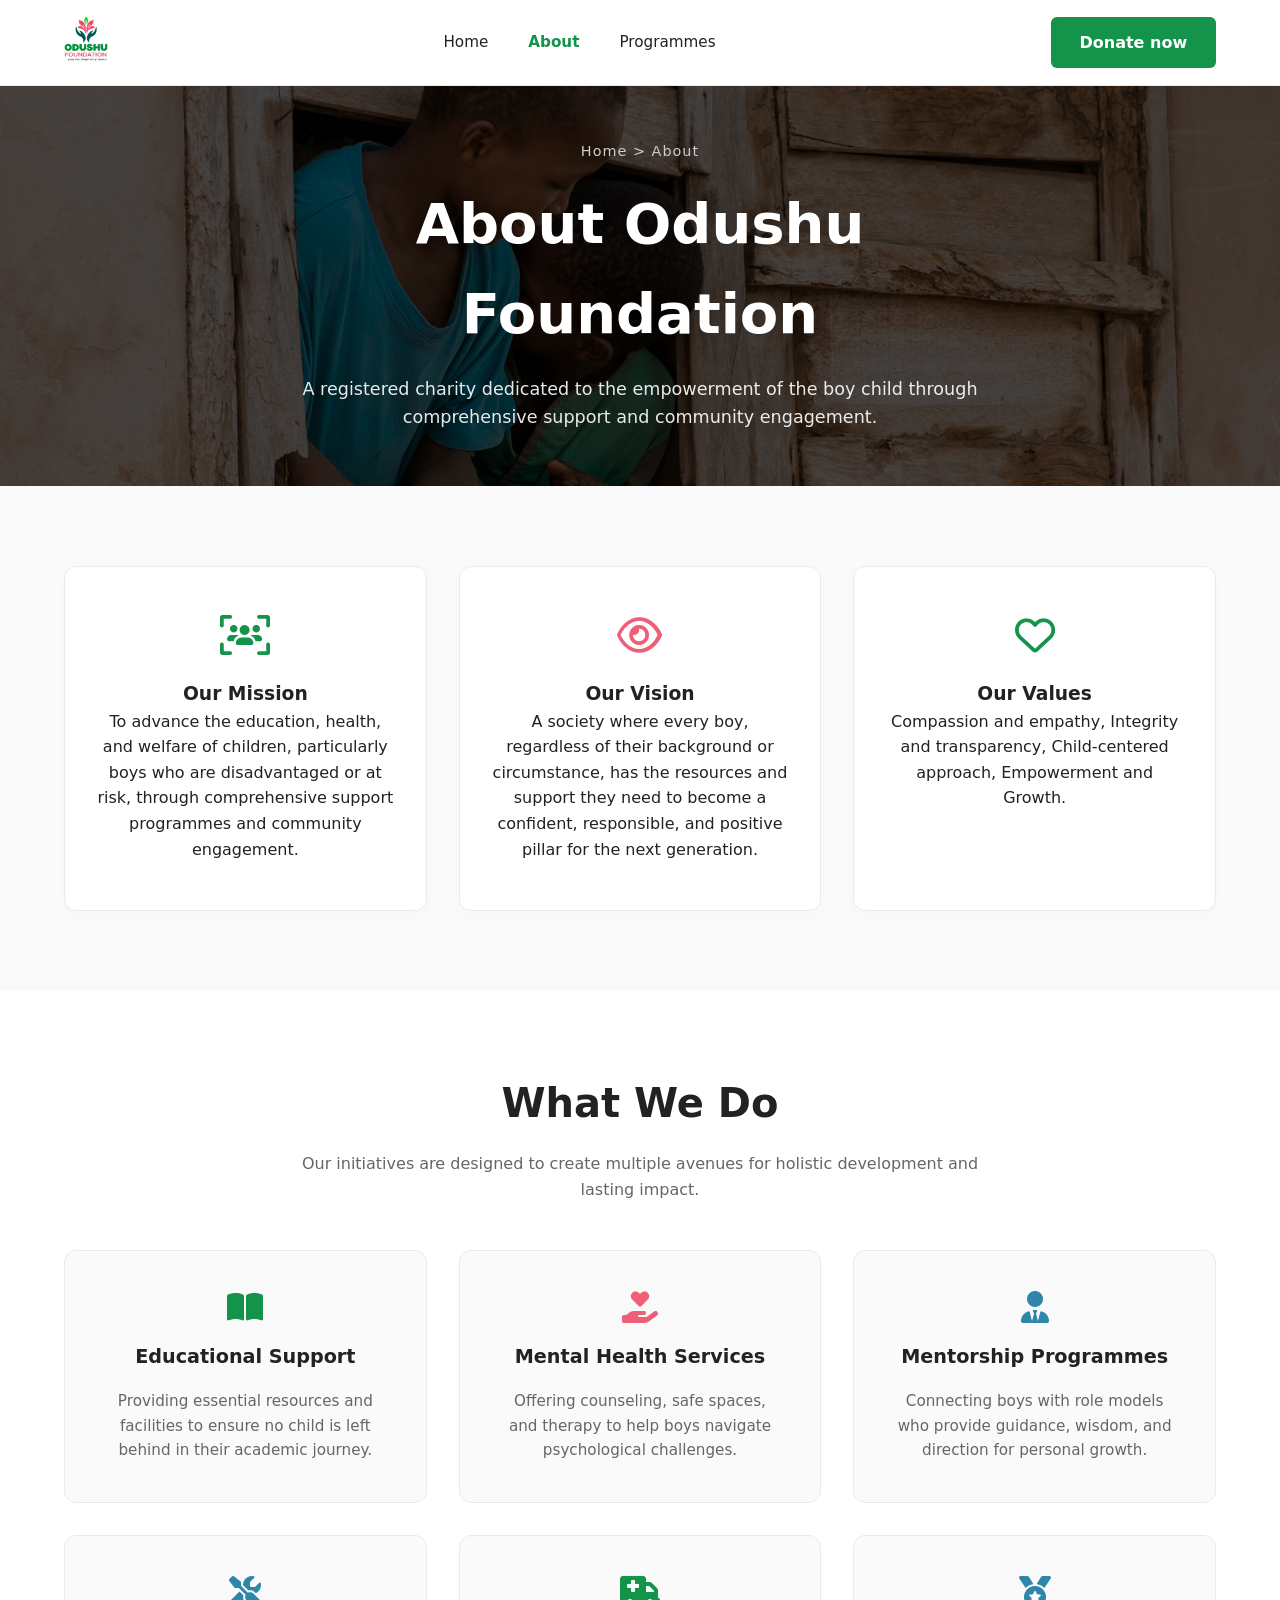
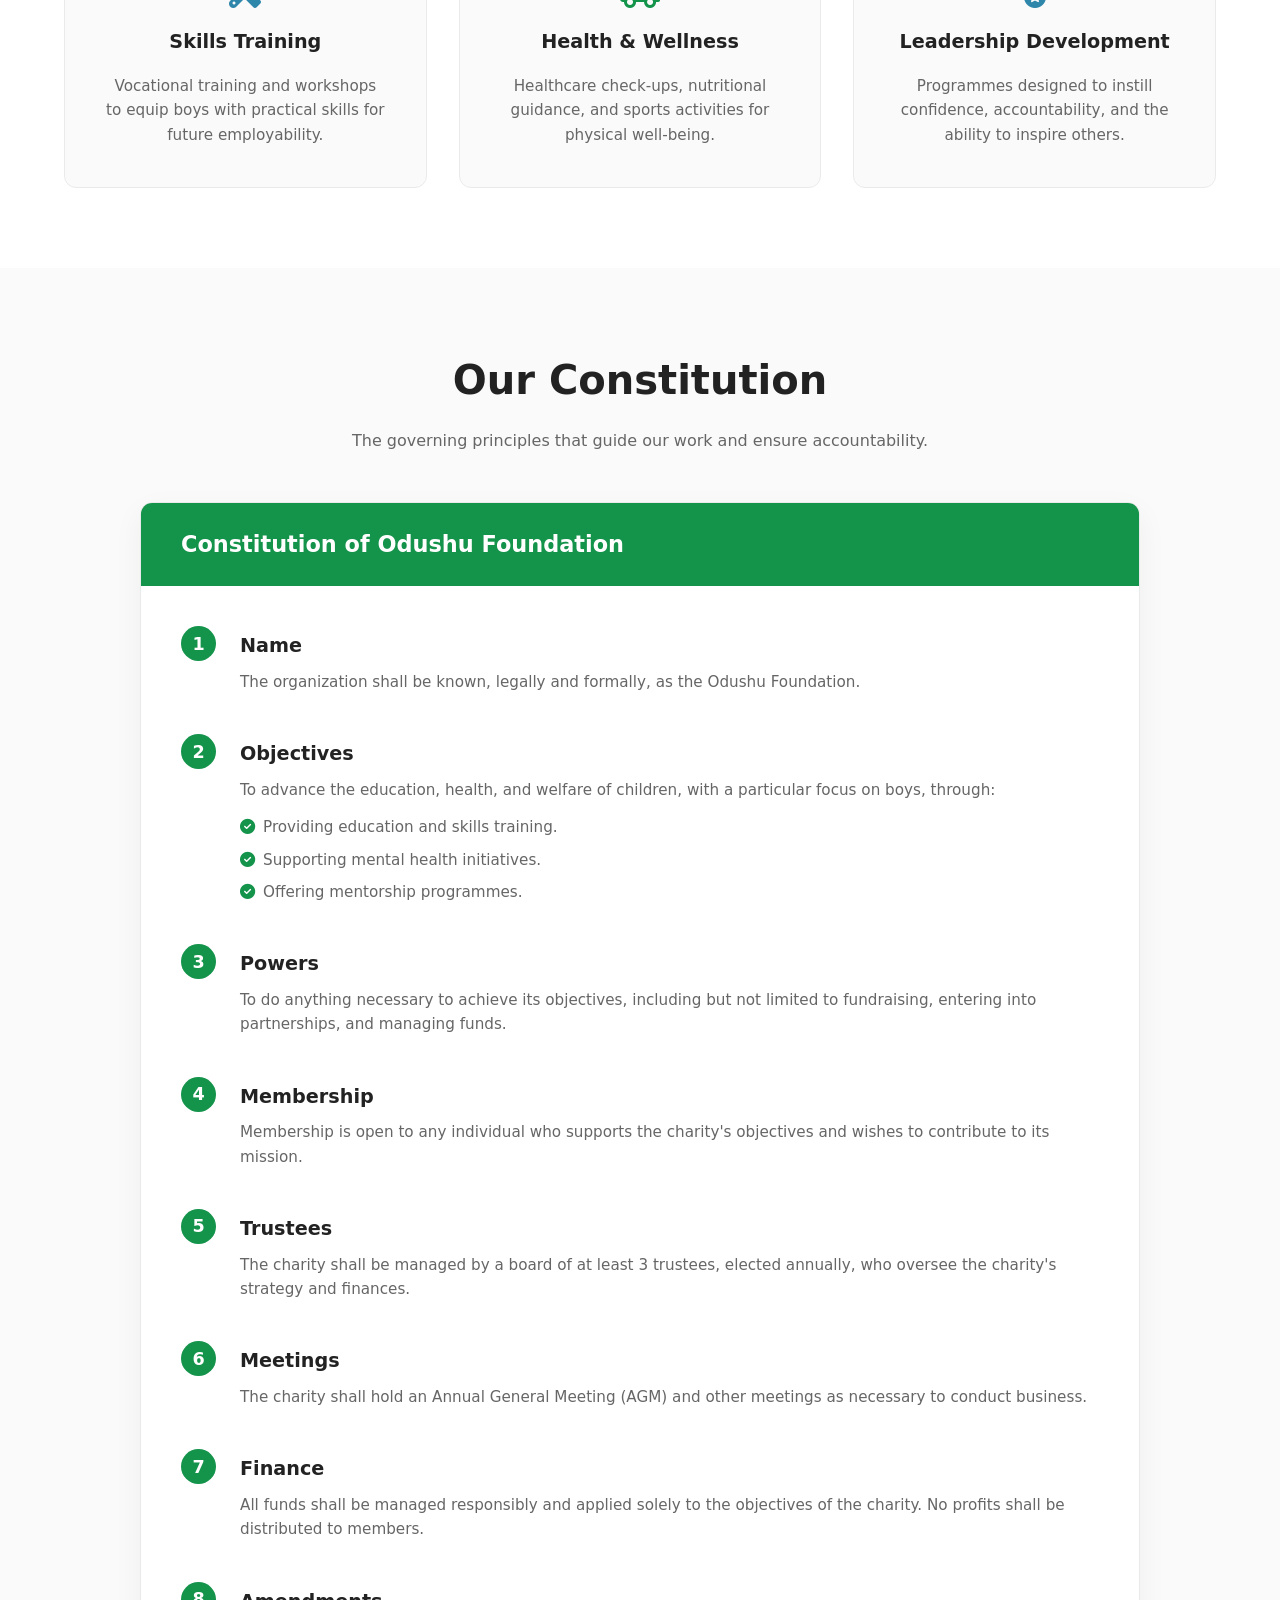
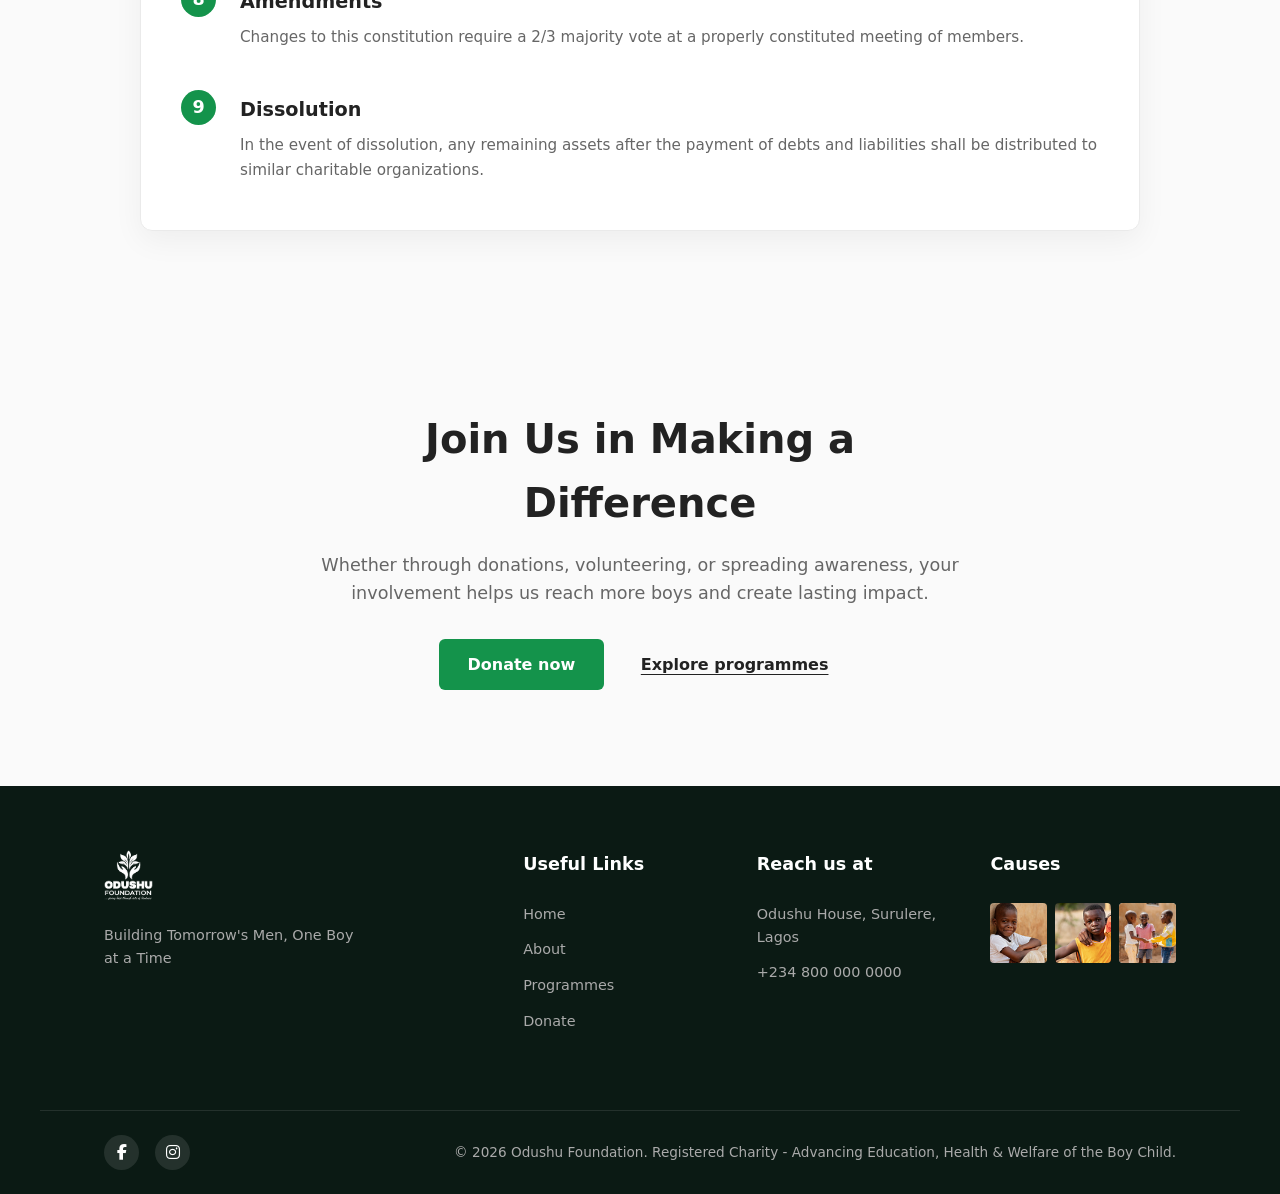
==== about.html @ 9a2c4603 "complete overhaul" ====
<!DOCTYPE html>
<html lang="en">
<head>
    <meta charset="UTF-8">
    <meta name="viewport" content="width=device-width, initial-scale=1.0">
    <title>About Us | Odushu Foundation</title>
    <meta name="title" content="About Us | Odushu Foundation">
    <meta name="description" content="Learn about the mission, vision, and core values driving the Odushu Foundation's work to empower the boy child.">    <link rel="shortcut icon" href="./Odushu logo 1.png" type="image/x-icon">

    <link rel="stylesheet" href="styles.css">
    <link rel="stylesheet" href="https://cdnjs.cloudflare.com/ajax/libs/font-awesome/6.4.0/css/all.min.css">
    <link href="https://unpkg.com/aos@2.3.1/dist/aos.css" rel="stylesheet">
</head>
<body>

    <header data-aos="fade-down" data-aos-duration="800">
        <div class="logo">
            <a href="index.html"><img src="./Odushu logo 1.png" alt="Odushu Foundation"></a>
        </div>
        <nav>
            <a href="/">Home</a>
            <a href="/about" class="active">About</a>
            <a href="/programmes">Programmes</a>
        </nav>
        <a href="#donate" class="btn-solid-green">Donate now</a>
        <div class="menu-toggle"><i class="fa-solid fa-bars"></i></div>
    </header>

    <section class="page-hero">
        <div class="page-hero-content" data-aos="fade-up" data-aos-duration="1000">
            <div class="breadcrumb">Home > About</div>
            <h1>About Odushu Foundation</h1>
            <p>A registered charity dedicated to the empowerment of the boy child through comprehensive support and community engagement.</p>
        </div>
    </section>

    <section class="core-pillars">
        <div class="pillars-grid">
            <div class="pillar-card" data-aos="fade-up" data-aos-delay="100">
                <i class="fa-solid fa-users-viewfinder text-green icon-large"></i>
                <h3>Our Mission</h3>
                <p>To advance the education, health, and welfare of children, particularly boys who are disadvantaged or at risk, through comprehensive support programmes and community engagement.</p>
            </div>
            <div class="pillar-card" data-aos="fade-up" data-aos-delay="200">
                <i class="fa-regular fa-eye text-pink icon-large"></i>
                <h3>Our Vision</h3>
                <p>A society where every boy, regardless of their background or circumstance, has the resources and support they need to become a confident, responsible, and positive pillar for the next generation.</p>
            </div>
            <div class="pillar-card" data-aos="fade-up" data-aos-delay="300">
                <i class="fa-regular fa-heart text-green icon-large"></i>
                <h3>Our Values</h3>
                <p>Compassion and empathy, Integrity and transparency, Child-centered approach, Empowerment and Growth.</p>
            </div>
        </div>
    </section>

    <section class="what-we-do">
        <div class="section-header" data-aos="fade-up">
            <h2>What We Do</h2>
            <p>Our initiatives are designed to create multiple avenues for holistic development and lasting impact.</p>
        </div>
        
        <div class="services-grid">
            <div class="service-card" data-aos="fade-up" data-aos-delay="100">
                <i class="fa-solid fa-book-open text-green icon-med"></i>
                <h4>Educational Support</h4>
                <p>Providing essential resources and facilities to ensure no child is left behind in their academic journey.</p>
            </div>
            <div class="service-card" data-aos="fade-up" data-aos-delay="200">
                <i class="fa-solid fa-hand-holding-heart text-pink icon-med"></i>
                <h4>Mental Health Services</h4>
                <p>Offering counseling, safe spaces, and therapy to help boys navigate psychological challenges.</p>
            </div>
            <div class="service-card" data-aos="fade-up" data-aos-delay="300">
                <i class="fa-solid fa-user-tie text-blue icon-med"></i>
                <h4>Mentorship Programmes</h4>
                <p>Connecting boys with role models who provide guidance, wisdom, and direction for personal growth.</p>
            </div>
            <div class="service-card" data-aos="fade-up" data-aos-delay="400">
                <i class="fa-solid fa-screwdriver-wrench text-blue icon-med"></i>
                <h4>Skills Training</h4>
                <p>Vocational training and workshops to equip boys with practical skills for future employability.</p>
            </div>
            <div class="service-card" data-aos="fade-up" data-aos-delay="500">
                <i class="fa-solid fa-truck-medical text-green icon-med"></i>
                <h4>Health & Wellness</h4>
                <p>Healthcare check-ups, nutritional guidance, and sports activities for physical well-being.</p>
            </div>
            <div class="service-card" data-aos="fade-up" data-aos-delay="600">
                <i class="fa-solid fa-medal text-blue icon-med"></i>
                <h4>Leadership Development</h4>
                <p>Programmes designed to instill confidence, accountability, and the ability to inspire others.</p>
            </div>
        </div>
    </section>

    <section class="constitution-section">
        <div class="section-header" data-aos="fade-up">
            <h2>Our Constitution</h2>
            <p>The governing principles that guide our work and ensure accountability.</p>
        </div>

        <div class="constitution-box" data-aos="fade-up">
            <div class="const-header">
                <h3>Constitution of Odushu Foundation</h3>
            </div>
            <div class="const-body">
                
                <div class="const-item" data-aos="fade-left" data-aos-delay="100">
                    <div class="const-number">1</div>
                    <div class="const-text">
                        <h4>Name</h4>
                        <p>The organization shall be known, legally and formally, as the Odushu Foundation.</p>
                    </div>
                </div>

                <div class="const-item" data-aos="fade-left" data-aos-delay="200">
                    <div class="const-number">2</div>
                    <div class="const-text">
                        <h4>Objectives</h4>
                        <p>To advance the education, health, and welfare of children, with a particular focus on boys, through:</p>
                        <ul class="const-list">
                            <li><i class="fa-solid fa-circle-check"></i> Providing education and skills training.</li>
                            <li><i class="fa-solid fa-circle-check"></i> Supporting mental health initiatives.</li>
                            <li><i class="fa-solid fa-circle-check"></i> Offering mentorship programmes.</li>
                        </ul>
                    </div>
                </div>

                <div class="const-item" data-aos="fade-left" data-aos-delay="300">
                    <div class="const-number">3</div>
                    <div class="const-text">
                        <h4>Powers</h4>
                        <p>To do anything necessary to achieve its objectives, including but not limited to fundraising, entering into partnerships, and managing funds.</p>
                    </div>
                </div>

                <div class="const-item" data-aos="fade-left" data-aos-delay="400">
                    <div class="const-number">4</div>
                    <div class="const-text">
                        <h4>Membership</h4>
                        <p>Membership is open to any individual who supports the charity's objectives and wishes to contribute to its mission.</p>
                    </div>
                </div>

                <div class="const-item" data-aos="fade-left" data-aos-delay="500">
                    <div class="const-number">5</div>
                    <div class="const-text">
                        <h4>Trustees</h4>
                        <p>The charity shall be managed by a board of at least 3 trustees, elected annually, who oversee the charity's strategy and finances.</p>
                    </div>
                </div>

                <div class="const-item" data-aos="fade-left" data-aos-delay="600">
                    <div class="const-number">6</div>
                    <div class="const-text">
                        <h4>Meetings</h4>
                        <p>The charity shall hold an Annual General Meeting (AGM) and other meetings as necessary to conduct business.</p>
                    </div>
                </div>

                <div class="const-item" data-aos="fade-left" data-aos-delay="700">
                    <div class="const-number">7</div>
                    <div class="const-text">
                        <h4>Finance</h4>
                        <p>All funds shall be managed responsibly and applied solely to the objectives of the charity. No profits shall be distributed to members.</p>
                    </div>
                </div>

                <div class="const-item" data-aos="fade-left" data-aos-delay="800">
                    <div class="const-number">8</div>
                    <div class="const-text">
                        <h4>Amendments</h4>
                        <p>Changes to this constitution require a 2/3 majority vote at a properly constituted meeting of members.</p>
                    </div>
                </div>

                <div class="const-item" data-aos="fade-left" data-aos-delay="900">
                    <div class="const-number">9</div>
                    <div class="const-text">
                        <h4>Dissolution</h4>
                        <p>In the event of dissolution, any remaining assets after the payment of debts and liabilities shall be distributed to similar charitable organizations.</p>
                    </div>
                </div>

            </div>
        </div>
    </section>

    <section class="bottom-cta text-center" data-aos="fade-up">
        <h2>Join Us in Making a Difference</h2>
        <p>Whether through donations, volunteering, or spreading awareness, your involvement helps us reach more boys and create lasting impact.</p>
        <div class="cta-actions">
            <a href="#donate" class="btn-solid-green">Donate now</a>
            <a href="/programmes" class="btn-text-dark">Explore programmes</a>
        </div>
    </section>

    <footer>
        <div class="footer-top">
            <div class="footer-col brand-col">
                <img src="./Odushu logo 1.png" alt="Odushu Logo" class="footer-logo">
                <p>Building Tomorrow's Men, One Boy at a Time</p>
            </div>
            <div class="footer-col">
                <h4>Useful Links</h4>
                <a href="/">Home</a>
                <a href="/about">About</a>
                <a href="/programmes">Programmes</a>
                <a href="#donate">Donate</a>
            </div>
            <div class="footer-col">
                <h4>Reach us at</h4>
                <p>Odushu House, Surulere, Lagos</p>
                <p>+234 800 000 0000</p>
            </div>
            <div class="footer-col">
                <h4>Causes</h4>
                <div class="causes-gallery">
                    <div class="gallery-img img-placeholder"><img src="./footer1.png" alt="Footer Image 1"></div>
                    <div class="gallery-img img-placeholder"><img src="./footer2.png" alt="Footer Image 2"></div>
                    <div class="gallery-img img-placeholder"><img src="./change.png" alt="Change Image"></div>
                </div>
            </div>
        </div>
        <div class="footer-bottom">
            <div class="socials">
                <a href="https://www.facebook.com/people/Odushu-Foundation/61550473620847/" target="_blank" rel="noopener noreferrer"><i class="fa-brands fa-facebook-f"></i></a>
                <a href="https://www.instagram.com/odushufoundation/" target="_blank" rel="noopener noreferrer"><i class="fa-brands fa-instagram"></i></a>
            </div>
            <div class="copyright">
                <p>&copy; 2026 Odushu Foundation. Registered Charity - Advancing Education, Health & Welfare of the Boy Child.</p>
            </div>
        </div>
    </footer>

    <div class="modal-overlay" id="donateModal">
        <div class="modal-content" data-aos="zoom-in" data-aos-duration="300">
            <button class="close-modal" aria-label="Close modal">
                <i class="fa-solid fa-xmark"></i>
            </button>

            <div class="modal-header">
                <h2>Donate</h2>
                <p>Your generosity makes a real difference. You can donate using our UK or Nigeria bank accounts, or choose a fast and secure option via Paystack. Every contribution helps us move closer to our goal.</p>
            </div>

            <div class="bank-transfer-section">
                <h3>Bank Transfer</h3>

                <div class="account-block">
                    <label>UK account number</label>
                    <div class="copy-input-group">
                        <input type="text" value="102345654323" id="uk-account" readonly>
                        <button class="copy-btn" data-target="uk-account" aria-label="Copy UK Account">
                            <i class="fa-regular fa-copy"></i>
                        </button>
                    </div>
                    <span class="bank-details">Odushu Foundation UK - Chase Bank</span>
                </div>

                <div class="account-block">
                    <label>Nigeria account number</label>
                    <div class="copy-input-group">
                        <input type="text" value="2134553782900" id="ng-account" readonly>
                        <button class="copy-btn" data-target="ng-account" aria-label="Copy Nigeria Account">
                            <i class="fa-regular fa-copy"></i>
                        </button>
                    </div>
                    <span class="bank-details">Odushu Foundation NG - United Bank of Africa (UBA)</span>
                </div>
            </div>

            <div class="modal-divider">
                <span>OR</span>
            </div>

            <div class="modal-actions">
                <button class="btn-solid-green full-width">Pay with Paystack</button>
                <button class="cancel-modal">Cancel</button>
            </div>
        </div>
    </div>

    <script src="https://unpkg.com/aos@2.3.1/dist/aos.js"></script>
    <script>
        AOS.init({ once: true, offset: 100 });
        document.querySelector('.menu-toggle').addEventListener('click', () => {
            document.querySelector('nav').classList.toggle('active');
        });

        
        // --- Modal Logic ---
        const modal = document.getElementById('donateModal');
        const closeBtns = document.querySelectorAll('.close-modal, .cancel-modal');

        // Find all buttons that link to #donate
        const donateTriggers = document.querySelectorAll('a[href="#donate"]');

        // Open modal
        donateTriggers.forEach(trigger => {
            trigger.addEventListener('click', (e) => {
                e.preventDefault(); // Prevent page jump
                modal.classList.add('open');
            });
        });

        // Close modal functions
        const closeModal = () => modal.classList.remove('open');

        closeBtns.forEach(btn => btn.addEventListener('click', closeModal));

        // Close on backdrop click
        modal.addEventListener('click', (e) => {
            if (e.target === modal) {
                closeModal();
            }
        });

        // --- Copy to Clipboard Logic ---
        const copyBtns = document.querySelectorAll('.copy-btn');

        copyBtns.forEach(btn => {
            btn.addEventListener('click', () => {
                const targetId = btn.getAttribute('data-target');
                const input = document.getElementById(targetId);
                
                // Select and copy text
                input.select();
                input.setSelectionRange(0, 99999); // For mobile devices
                navigator.clipboard.writeText(input.value);

                // Optional: Visual feedback (change icon temporarily)
                const icon = btn.querySelector('i');
                icon.classList.remove('fa-copy', 'fa-regular');
                icon.classList.add('fa-check', 'fa-solid', 'text-green');
                
                setTimeout(() => {
                    icon.classList.remove('fa-check', 'fa-solid', 'text-green');
                    icon.classList.add('fa-copy', 'fa-regular');
                }, 2000);
            });
        });
    </script>
</body>
</html>
---- styles.css ----
:root {
  --primary-green: #14934b;
  --dark-green: #0b1a14; /* Darker footer background */
  --primary-pink: #ef5f76;
  --text-dark: #222222;
  --text-light: #666666;
  --bg-light: #fafafa;
  --border-color: #eaeaea;
  --font-main: "Inter", "Segoe UI", system-ui, sans-serif;
}

body,
html {
  overflow-x: hidden;
}

* {
  margin: 0;
  padding: 0;
  box-sizing: border-box;
  font-family: var(--font-main);
}

body {
  color: var(--text-dark);
  line-height: 1.6;
  background-color: var(--bg-light);
}

/* Utilities */
.text-pink {
  color: var(--primary-pink);
}
.text-green {
  color: var(--primary-green);
}
.mt-2 {
  margin-top: 1.5rem;
}
.img-placeholder {
  background-color: #e2e8f0;
  width: 100%;
  height: 100%;
  overflow: hidden;
}
.img-placeholder img {
  width: 100%;
  height: 100%;
  object-fit: cover;
}

/* Buttons */
.btn-solid-green {
  background: var(--primary-green);
  color: white;
  padding: 0.8rem 1.8rem;
  border-radius: 6px;
  text-decoration: none;
  font-weight: 600;
  display: inline-block;
  transition: background 0.3s;
}
.btn-solid-green:hover {
  background: #0f7a3d;
}
.btn-solid-pink {
  background: var(--primary-pink);
  color: white;
  padding: 0.8rem 1.8rem;
  border-radius: 6px;
  text-decoration: none;
  font-weight: 600;
  display: inline-block;
  transition: background 0.3s;
}
.btn-text-white {
  color: white;
  text-decoration: underline;
  font-weight: 600;
  padding: 0.8rem;
  display: inline-block;
  text-underline-offset: 4px;
}
.btn-outline-green {
  border: 2px solid var(--primary-green);
  color: var(--primary-green);
  padding: 0.6rem 1.5rem;
  border-radius: 6px;
  text-decoration: none;
  font-weight: 600;
  display: inline-block;
  transition: all 0.3s;
}
.btn-outline-green:hover {
  background: var(--primary-green);
  color: white;
}

/* Header */
header {
  display: flex;
  justify-content: space-between;
  align-items: center;
  padding: 1rem 5%;
  background: white;
  border-bottom: 1px solid var(--border-color);
  position: sticky;
  top: 0;
  z-index: 100;
}
.logo img {
  height: 45px;
}
nav {
  display: flex;
  gap: 2.5rem;
}
nav a {
  text-decoration: none;
  color: var(--text-dark);
  font-weight: 500;
  font-size: 0.95rem;
}
nav a.active {
  color: var(--primary-green);
  font-weight: 600;
}
.menu-toggle {
  display: none;
  font-size: 1.5rem;
  cursor: pointer;
  color: var(--primary-green);
}

/* Hero Section */
.hero {
  /* The gradient darkens the image so the white text is readable */
  background:
    linear-gradient(rgba(0, 0, 0, 0.6), rgba(0, 0, 0, 0.6)),
    url("./Frame\ 10.png") center/cover;
  height: 80vh;
  min-height: 600px;
  display: flex;
  align-items: center;
  padding: 0 5%;
}
.hero-content {
  max-width: 800px;
  color: white;
}
.hero h1 {
  font-size: 4rem;
  line-height: 1.1;
  margin-bottom: 1.5rem;
  font-weight: 800;
}
.hero p {
  font-size: 1.2rem;
  margin-bottom: 2rem;
  max-width: 650px;
  opacity: 0.9;
}
.hero-buttons {
  display: flex;
  gap: 1.5rem;
  align-items: center;
}

/* Stats */
.stats {
  padding: 3rem 5%;
  background: white;
  border-bottom: 1px solid var(--border-color);
}
.stat-container {
  display: grid;
  grid-template-columns: repeat(4, 1fr);
  max-width: 1200px;
  margin: 0 auto;
  text-align: center;
  gap: 2rem;
}
.stat-item i {
  font-size: 1.5rem;
  margin-bottom: 0.5rem;
}
.stat-item h3 {
  font-size: 2rem;
  color: var(--text-dark);
}
.stat-item p {
  color: var(--text-light);
  font-size: 0.9rem;
}

/* Section Headers */
.section-header {
  text-align: center;
  max-width: 700px;
  margin: 0 auto 3rem;
}
.section-header h2 {
  font-size: 2.5rem;
  color: var(--text-dark);
  margin-bottom: 1rem;
}
.section-header p {
  color: var(--text-light);
}

/* Mission */
.mission {
  padding: 5rem 5%;
  max-width: 1200px;
  margin: 0 auto;
}
.mission-grid {
  display: grid;
  grid-template-columns: repeat(3, 1fr);
  gap: 2rem;
}
.mission-card {
  background: white;
  padding: 2.5rem 2rem;
  text-align: center;
  border-radius: 12px;
  border: 1px solid var(--border-color);
  transition:
    transform 0.3s,
    box-shadow 0.3s;
}
.mission-card:hover {
  transform: translateY(-5px);
  box-shadow: 0 10px 30px rgba(0, 0, 0, 0.05);
}
.icon-large {
  font-size: 2.5rem;
  margin-bottom: 1.5rem;
}
.mission-card h3 {
  margin-bottom: 1rem;
  color: var(--text-dark);
}
.mission-card p {
  color: var(--text-light);
  font-size: 0.95rem;
}

/* programmes */
.programmes {
  padding: 5rem 5%;
  background: white;
}
.programmes-grid {
  display: grid;
  grid-template-columns: 1fr 1fr;
  gap: 3rem;
  max-width: 1200px;
  margin: 0 auto;
}
.program-card {
  border-radius: 16px;
  overflow: hidden;
  border: 1px solid var(--border-color);
}
.program-img {
  height: 300px;
  border-radius: 0;
}
.program-content {
  padding: 2.5rem;
}
.program-content h3 {
  font-size: 1.5rem;
  margin-bottom: 1rem;
}
.program-content p {
  color: var(--text-light);
  margin-bottom: 1.5rem;
}

/* CTA / Be Part of the Change */
.cta-section {
  padding: 6rem 5%;
  max-width: 1200px;
  margin: 0 auto;
}
.cta-container {
  display: grid;
  grid-template-columns: 1fr 1fr;
  gap: 4rem;
  align-items: center;
}
.quote-icon {
  font-size: 4rem;
  margin-bottom: 1rem;
}
.cta-content h2 {
  font-size: 3rem;
  margin-bottom: 1rem;
  line-height: 1.2;
}
.cta-content p {
  color: var(--text-light);
  font-size: 1.1rem;
  margin-bottom: 2rem;
}
.cta-img-box {
  height: 450px;
  border-radius: 24px;
}

/* Footer */
footer {
  background: var(--dark-green);
  color: white;
  padding-top: 4rem;
}
.footer-top {
  display: grid;
  grid-template-columns: 2fr 1fr 1fr 1fr;
  gap: 3rem;
  padding: 0 5% 4rem;
  max-width: 1200px;
  margin: 0 auto;
  border-bottom: 1px solid rgba(255, 255, 255, 0.1);
}
.footer-logo {
  height: 50px;
  filter: brightness(0) invert(1);
  margin-bottom: 1rem;
}
.brand-col p {
  color: #aaaaaa;
  font-size: 0.9rem;
  max-width: 250px;
}
.footer-col h4 {
  margin-bottom: 1.5rem;
  font-size: 1.1rem;
}
.footer-col a,
.footer-col p {
  color: #aaaaaa;
  text-decoration: none;
  display: block;
  margin-bottom: 0.8rem;
  font-size: 0.9rem;
  transition: color 0.3s;
}
.footer-col a:hover {
  color: white;
}
.causes-gallery {
  display: grid;
  grid-template-columns: repeat(3, 1fr);
  gap: 0.5rem;
}
.gallery-img {
  height: 60px;
  border-radius: 4px;
}

.footer-bottom {
  display: flex;
  justify-content: space-between;
  align-items: center;
  padding: 1.5rem 5%;
  max-width: 1200px;
  margin: 0 auto;
}
.socials {
  display: flex;
  gap: 1rem;
}
.socials a {
  color: white;
  background: rgba(255, 255, 255, 0.1);
  width: 35px;
  height: 35px;
  display: flex;
  justify-content: center;
  align-items: center;
  border-radius: 50%;
  text-decoration: none;
  transition: background 0.3s;
}
.socials a:hover {
  background: var(--primary-green);
}
.copyright {
  color: #aaaaaa;
  font-size: 0.85rem;
}

/* =========================================
   ABOUT PAGE SPECIFIC STYLES
   ========================================= */

/* Utilities */
.text-blue {
  color: #2e86ab;
} /* Add a nice blue for icon variation */
.text-center {
  text-align: center;
}
.btn-text-dark {
  color: var(--text-dark);
  font-weight: 600;
  text-decoration: underline;
  text-underline-offset: 4px;
  padding: 0.8rem;
  display: inline-block;
}

/* Page Hero */
.page-hero {
  background:
    linear-gradient(rgba(0, 0, 0, 0.7), rgba(0, 0, 0, 0.7)),
    url("./about.png") center/cover;
  height: 400px;
  display: flex;
  align-items: center;
  justify-content: center;
  text-align: center;
  padding: 0 5%;
}
.page-hero-content {
  color: white;
  max-width: 800px;
}
.breadcrumb {
  font-size: 0.9rem;
  margin-bottom: 1rem;
  color: #cccccc;
  letter-spacing: 1px;
}
.page-hero h1 {
  font-size: 3.5rem;
  margin-bottom: 1rem;
}
.page-hero p {
  font-size: 1.1rem;
  opacity: 0.9;
}

/* Core Pillars */
.core-pillars {
  padding: 5rem 5%;
  background: var(--bg-light);
}
.pillars-grid {
  display: grid;
  grid-template-columns: repeat(3, 1fr);
  gap: 2rem;
  max-width: 1200px;
  margin: 0 auto;
}
.pillar-card {
  background: white;
  padding: 3rem 2rem;
  text-align: center;
  border-radius: 12px;
  border: 1px solid var(--border-color);
  box-shadow: 0 4px 15px rgba(0, 0, 0, 0.02);
  transition: transform 0.3s;
}
.pillar-card:hover {
  transform: translateY(-5px);
}

/* What We Do Grid */
.what-we-do {
  padding: 5rem 5%;
  background: white;
}
.services-grid {
  display: grid;
  grid-template-columns: repeat(3, 1fr);
  gap: 2rem;
  max-width: 1200px;
  margin: 0 auto;
}
.service-card {
  background: var(--bg-light);
  padding: 2.5rem;
  text-align: center;
  border-radius: 12px;
  border: 1px solid var(--border-color);
}
.icon-med {
  font-size: 2rem;
  margin-bottom: 1.2rem;
}
.service-card h4 {
  font-size: 1.2rem;
  margin-bottom: 1rem;
  color: var(--text-dark);
}
.service-card p {
  font-size: 0.95rem;
  color: var(--text-light);
}

/* Constitution Section */
.constitution-section {
  padding: 5rem 5%;
  background: var(--bg-light);
}
.constitution-box {
  max-width: 1000px;
  margin: 0 auto;
  background: white;
  border-radius: 12px;
  overflow: hidden;
  box-shadow: 0 10px 30px rgba(0, 0, 0, 0.05);
  border: 1px solid var(--border-color);
}
.const-header {
  background: var(--primary-green);
  color: white;
  padding: 1.5rem 2.5rem;
}
.const-header h3 {
  font-size: 1.4rem;
  font-weight: 600;
  margin: 0;
}
.const-body {
  padding: 2.5rem;
}

.const-item {
  display: flex;
  gap: 1.5rem;
  margin-bottom: 2rem;
}
.const-item:last-child {
  margin-bottom: 0;
}
.const-number {
  background: var(--primary-green);
  color: white;
  min-width: 35px;
  height: 35px;
  border-radius: 50%;
  display: flex;
  align-items: center;
  justify-content: center;
  font-weight: bold;
  font-size: 1.1rem;
  flex-shrink: 0;
}
.const-text h4 {
  font-size: 1.2rem;
  color: var(--text-dark);
  margin-bottom: 0.5rem;
  margin-top: 5px;
}
.const-text p {
  color: var(--text-light);
  font-size: 0.95rem;
  margin-bottom: 0.5rem;
}

/* Constitution Bullet List */
.const-list {
  list-style: none;
  padding-left: 0;
  margin-top: 0.8rem;
}
.const-list li {
  margin-bottom: 0.5rem;
  color: var(--text-light);
  font-size: 0.95rem;
  display: flex;
  align-items: flex-start;
  gap: 0.5rem;
}
.const-list i {
  color: var(--primary-green);
  margin-top: 4px;
}

/* Bottom CTA */
.bottom-cta {
  padding: 6rem 5%;
  max-width: 800px;
  margin: 0 auto;
}
.bottom-cta h2 {
  font-size: 2.5rem;
  margin-bottom: 1rem;
}
.bottom-cta p {
  color: var(--text-light);
  margin-bottom: 2rem;
  font-size: 1.1rem;
}
.cta-actions {
  display: flex;
  justify-content: center;
  align-items: center;
  gap: 1.5rem;
}

/* =========================================
   programmes PAGE SPECIFIC STYLES
   ========================================= */

/* Tab Controls */
.core-programmes-tabs {
  padding: 5rem 5%;
  max-width: 1200px;
  margin: 0 auto;
}
.tab-controls {
  display: flex;
  justify-content: center;
  background: #f4f6f8;
  border-radius: 50px;
  padding: 0.5rem;
  max-width: 600px;
  margin: 0 auto 4rem;
}
.tab-btn {
  flex: 1;
  padding: 1rem 1.5rem;
  border: none;
  background: transparent;
  border-radius: 50px;
  font-weight: 600;
  font-size: 1rem;
  color: var(--text-dark);
  cursor: pointer;
  transition: all 0.3s ease;
}
.tab-btn.active {
  background: var(--primary-green);
  color: white;
  box-shadow: 0 4px 10px rgba(20, 147, 75, 0.3);
}

/* Tab Panes */
.tab-pane {
  display: none;
  animation: fadeIn 0.5s ease-in-out;
}
.tab-pane.active {
  display: block;
}
@keyframes fadeIn {
  from {
    opacity: 0;
    transform: translateY(10px);
  }
  to {
    opacity: 1;
    transform: translateY(0);
  }
}

.pane-grid {
  display: grid;
  grid-template-columns: 1fr 1fr;
  gap: 4rem;
  align-items: start;
}
.pane-img {
  height: 600px;
  border-radius: 16px;
}
.pane-text h2 {
  font-size: 2.2rem;
  color: var(--text-dark);
  margin-bottom: 1rem;
}
.pane-text > p {
  color: var(--text-light);
  font-size: 1.05rem;
  margin-bottom: 2.5rem;
}

/* Feature Lists inside Tabs */
.feature-list {
  display: flex;
  flex-direction: column;
  gap: 2rem;
}
.feature-item {
  display: flex;
  gap: 1.5rem;
  align-items: flex-start;
}
.feature-icon {
  font-size: 1.5rem;
  margin-top: 5px;
  width: 30px;
  text-align: center;
  flex-shrink: 0;
}
.icon-green {
  color: var(--primary-green);
}
.icon-yellow {
  color: #f5a623;
} /* Custom yellow from mockup */
.icon-blue {
  color: #4a90e2;
} /* Custom blue from mockup */
.feature-content h4 {
  font-size: 1.15rem;
  color: var(--text-dark);
  margin-bottom: 0.5rem;
}
.feature-content p {
  font-size: 0.9rem;
  color: var(--text-light);
}

/* Map Section */
.map-section {
  padding: 5rem 5%;
  background: var(--bg-light);
  text-align: center;
  overflow: hidden;
}
.map-container {
  max-width: 1000px;
  margin: 0 auto;
  position: relative;
}
.map-wrapper {
  /* You will need to save a dotted map image as world-map.png in your folder */
  background: url("./Map.png") center/contain no-repeat;
  height: 400px;
  position: relative;
  width: 100%;
}
.map-pin {
  position: absolute;
  display: flex;
  flex-direction: column;
  align-items: center;
  gap: 0.5rem;
}
.map-pin i {
  color: var(--primary-pink);
  font-size: 2rem;
  filter: drop-shadow(0 4px 6px rgba(0, 0, 0, 0.1));
}
.pin-label {
  background: white;
  padding: 0.3rem 0.8rem;
  border-radius: 20px;
  font-weight: bold;
  font-size: 0.9rem;
  color: var(--text-dark);
  box-shadow: 0 2px 10px rgba(0, 0, 0, 0.05);
}

/* Positioning the pins (Adjust percentages based on your specific map image) */
.pin-nigeria {
  top: 60%;
  left: 48%;
  transform: translate(-50%, -50%);
}
.pin-uk {
  top: 35%;
  left: 45%;
  transform: translate(-50%, -50%);
}

/* =========================================
   DONATE MODAL STYLES
   ========================================= */

.modal-overlay {
  position: fixed;
  top: 0;
  left: 0;
  width: 100vw;
  height: 100vh;
  background: rgba(0, 0, 0, 0.6);
  display: flex;
  justify-content: center;
  align-items: center;
  z-index: 9999;
  opacity: 0;
  visibility: hidden;
  transition:
    opacity 0.3s ease,
    visibility 0.3s ease;
  padding: 20px;
}

/* Class added via JS to open modal */
.modal-overlay.open {
  opacity: 1;
  visibility: visible;
}

.modal-content {
  background: white;
  width: 100%;
  max-width: 550px;
  border-radius: 16px;
  padding: 3rem 4rem;
  position: relative;
  box-shadow: 0 20px 40px rgba(0, 0, 0, 0.2);
  text-align: center;
  max-height: 90vh;
  overflow-y: auto;
}

.close-modal {
  position: absolute;
  top: 1.5rem;
  right: 1.5rem;
  background: none;
  border: none;
  font-size: 1.5rem;
  color: var(--text-light);
  cursor: pointer;
  transition: color 0.2s;
}

.close-modal:hover {
  color: var(--text-dark);
}

.modal-header h2 {
  font-size: 1.8rem;
  margin-bottom: 1rem;
  color: var(--text-dark);
}
.modal-header p {
  font-size: 0.9rem;
  color: var(--text-light);
  line-height: 1.5;
  margin-bottom: 2rem;
}

.bank-transfer-section h3 {
  font-size: 1.1rem;
  margin-bottom: 1.5rem;
  color: var(--text-dark);
}

.account-block {
  text-align: left;
  margin-bottom: 1.5rem;
}
.account-block label {
  display: block;
  font-size: 0.8rem;
  font-weight: 600;
  color: var(--text-light);
  margin-bottom: 0.4rem;
}
.bank-details {
  display: block;
  font-size: 0.75rem;
  color: var(--text-light);
  margin-top: 0.4rem;
}

.copy-input-group {
  display: flex;
  align-items: center;
  border: 1px solid var(--border-color);
  border-radius: 8px;
  overflow: hidden;
  background: #f9f9f9;
}

.copy-input-group input {
  flex: 1;
  border: none;
  padding: 0.8rem 1rem;
  background: transparent;
  font-family: monospace;
  font-size: 1.1rem;
  color: var(--text-dark);
  outline: none;
}

.copy-btn {
  background: transparent;
  border: none;
  padding: 0.8rem 1rem;
  color: var(--text-light);
  cursor: pointer;
  font-size: 1.1rem;
  transition: color 0.2s;
}

.copy-btn:hover {
  color: var(--primary-green);
}

.modal-divider {
  margin: 2rem 0;
  font-size: 0.9rem;
  font-weight: bold;
  color: var(--text-dark);
}
.modal-actions {
  display: flex;
  flex-direction: column;
  gap: 1rem;
  align-items: center;
}
.btn-solid-green.full-width {
  width: 100%;
  display: block;
}
.cancel-modal {
  background: none;
  border: none;
  font-weight: 600;
  font-size: 0.9rem;
  color: var(--text-dark);
  cursor: pointer;
  text-decoration: none;
}
.cancel-modal:hover {
  text-decoration: underline;
}

/* Responsive Adjustments for Modal */
@media (max-width: 600px) {
  .modal-content {
    padding: 2rem 1.5rem;
  }
}

/* Responsive Media Queries */
@media (max-width: 900px) {
  .hero h1 {
    font-size: 3rem;
  }
  .stat-container {
    grid-template-columns: 1fr 1fr;
  }
  .mission-grid {
    grid-template-columns: 1fr;
  }
  .programmes-grid {
    grid-template-columns: 1fr;
  }
  .cta-container {
    grid-template-columns: 1fr;
    text-align: center;
  }
  .footer-top {
    grid-template-columns: 1fr 1fr;
  }

  .pillars-grid {
    grid-template-columns: 1fr;
  }
  .services-grid {
    grid-template-columns: 1fr 1fr;
  }
  .pane-grid {
    grid-template-columns: 1fr;
  }
  .pane-img {
    height: 400px;
  }
  /* Alternate image order for mobile so image is always on top */
  #mental-health .pane-text {
    order: 2;
  }
  #mental-health .pane-img {
    order: 1;
  }
}

@media (max-width: 768px) {
  .tab-controls {
    flex-direction: column;
    border-radius: 12px;
    background: transparent;
    gap: 0.5rem;
  }
  .tab-btn {
    border-radius: 8px;
    background: #f4f6f8;
  }
  .pane-text h2 {
    font-size: 1.8rem;
  }
  .map-wrapper {
    height: 250px;
  }
  .map-pin i {
    font-size: 1.5rem;
  }
  .pin-label {
    font-size: 0.8rem;
  }
  .page-hero h1 {
    font-size: 2.5rem;
  }
  .services-grid {
    grid-template-columns: 1fr;
  }
  .const-body {
    padding: 1.5rem;
  }
  .const-number {
    min-width: 30px;
    height: 30px;
    font-size: 1rem;
    border-radius: 5%;
  }
  .const-item {
    flex-direction: column;
    gap: 1rem;
  }
  .const-text h4 {
    margin-top: 0;
  }
  .cta-actions {
    flex-direction: column;
  }
  .menu-toggle {
    display: block;
  }
  nav {
    display: none;
    position: absolute;
    top: 100%;
    left: 0;
    width: 100%;
    background: white;
    flex-direction: column;
    padding: 1rem 0;
    text-align: center;
    border-bottom: 1px solid var(--border-color);
  }
  nav.active {
    display: flex;
  }
  .hero {
    text-align: center;
  }
  .hero-buttons {
    justify-content: center;
    flex-direction: column;
  }
  .btn-solid-green {
    display: none;
  }
  .footer-top {
    grid-template-columns: 1fr;
    text-align: center;
  }
  .causes-gallery {
    justify-content: center;
  }
  .footer-bottom {
    flex-direction: column;
    gap: 1rem;
    text-align: center;
  }
}
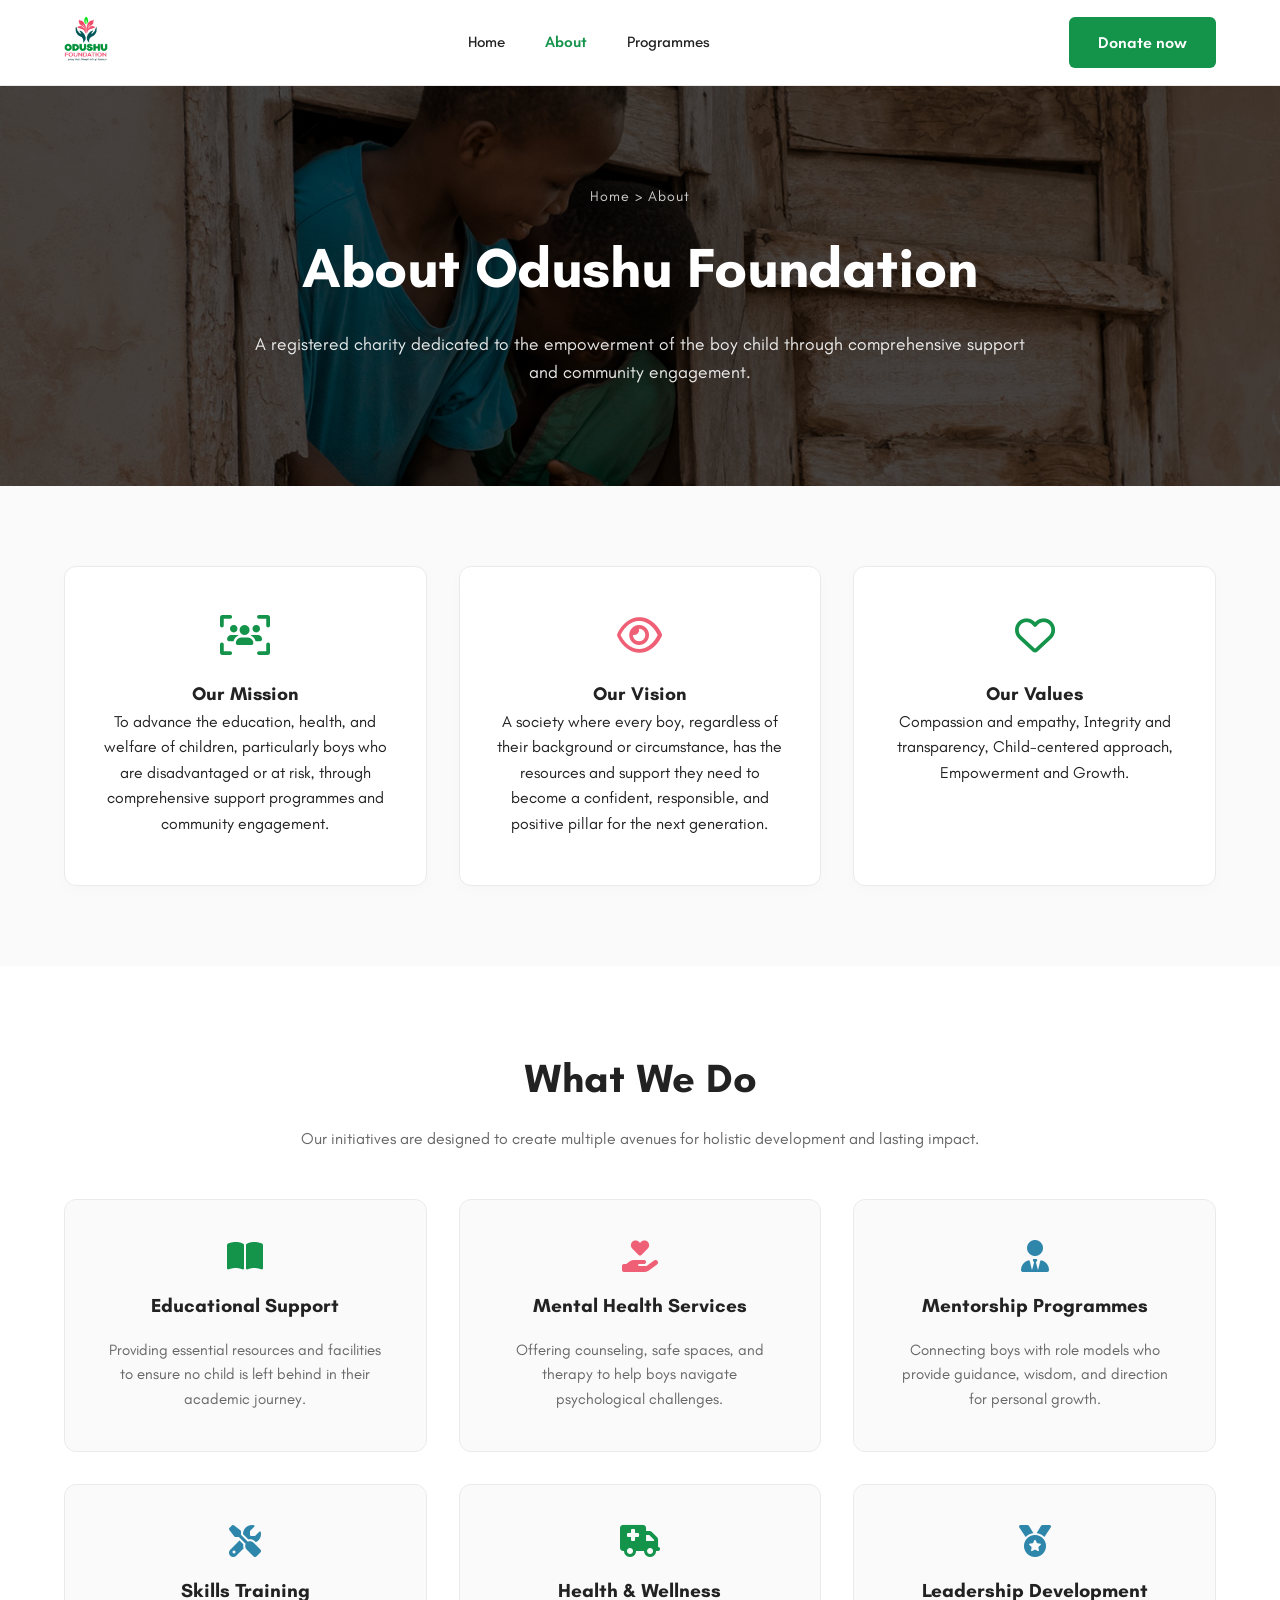
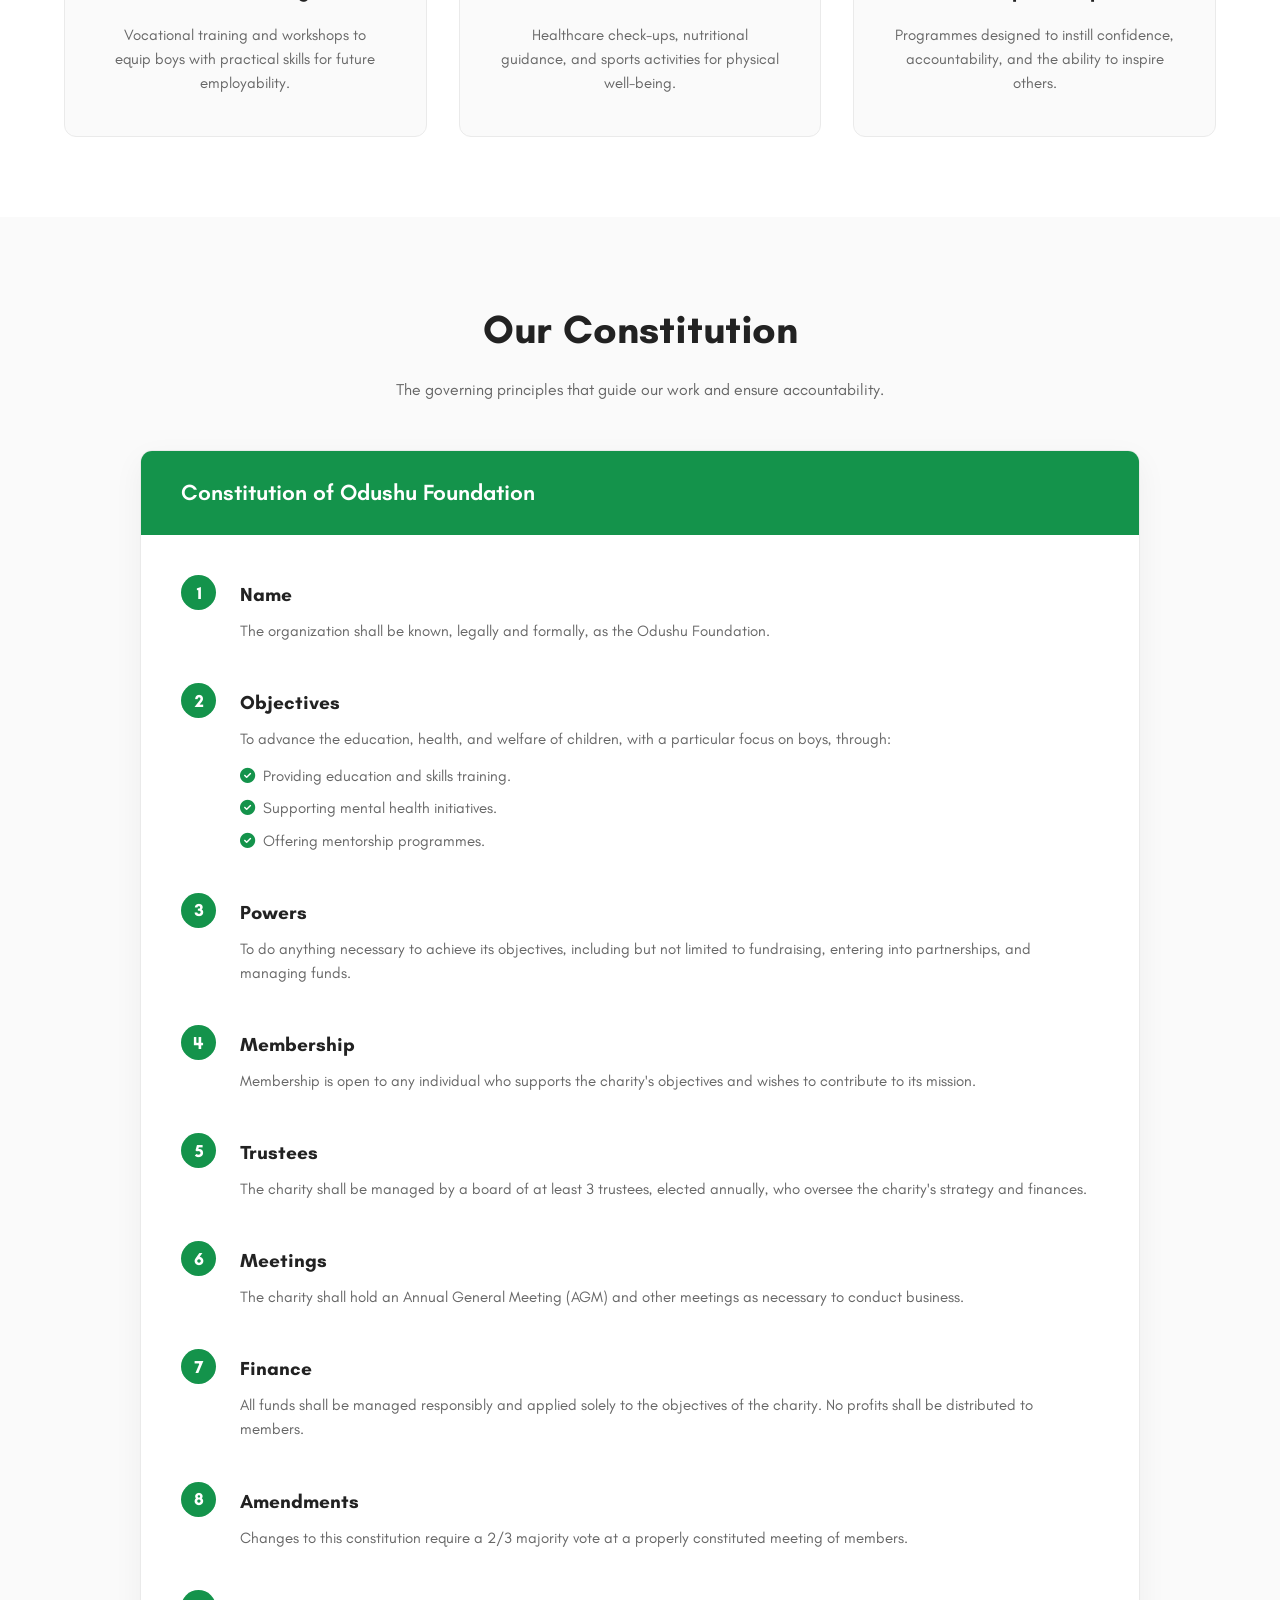
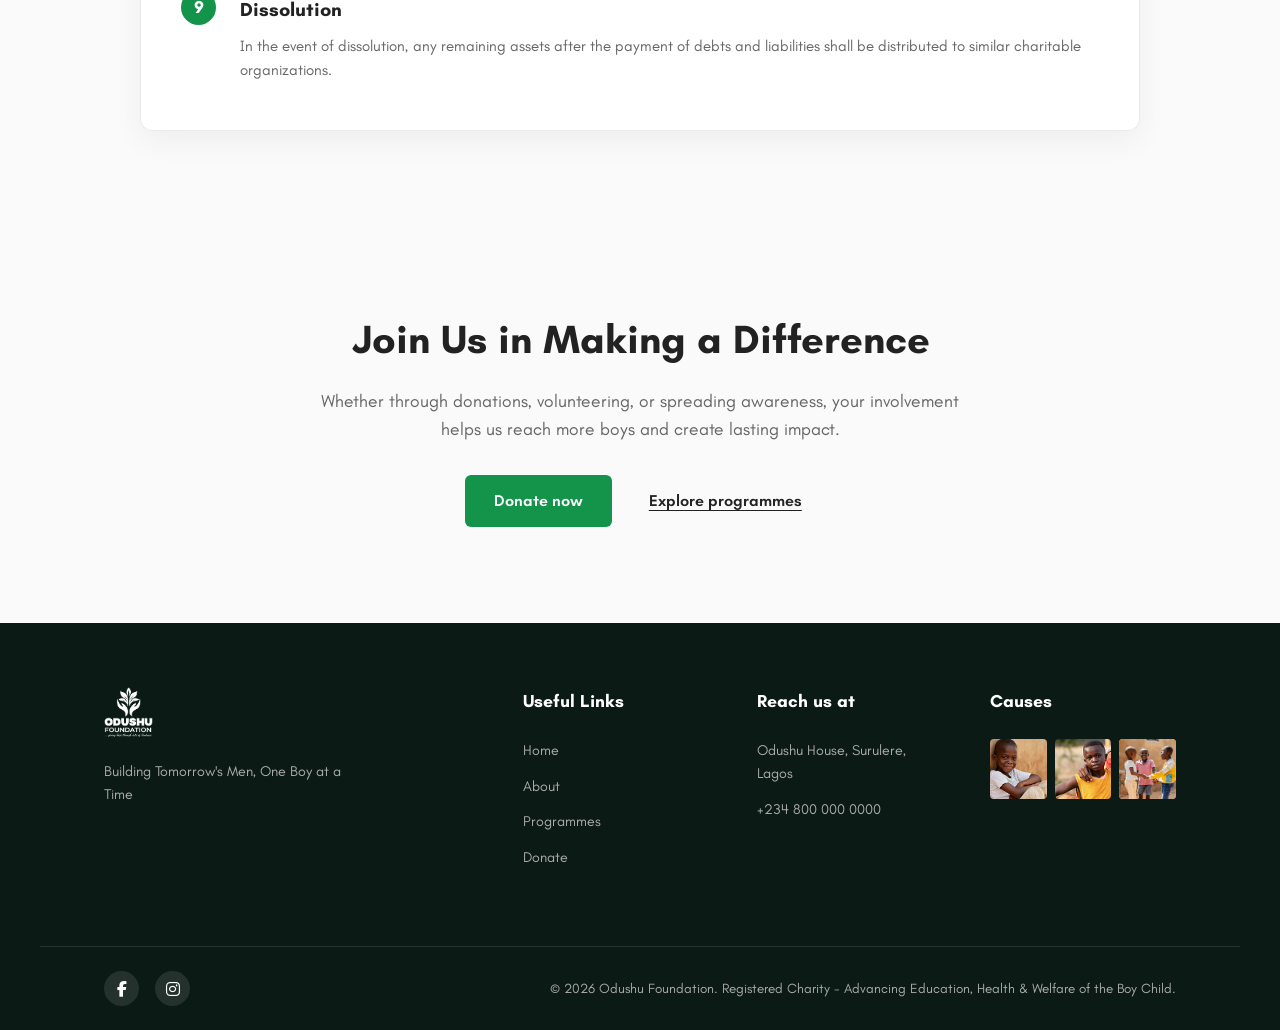
==== commit b458a557: "changed fonts:" ====
--- a/about.html
+++ b/about.html
@@ -6,7 +6,10 @@
     <title>About Us | Odushu Foundation</title>
     <meta name="title" content="About Us | Odushu Foundation">
     <meta name="description" content="Learn about the mission, vision, and core values driving the Odushu Foundation's work to empower the boy child.">    <link rel="shortcut icon" href="./Odushu logo 1.png" type="image/x-icon">
-
+    <link rel="preconnect" href="https://fonts.googleapis.com">
+    <link rel="preconnect" href="https://fonts.gstatic.com" crossorigin>
+    <link href="https://fonts.googleapis.com/css2?family=Teachers:wght@400..800&display=swap" rel="stylesheet">
+    
     <link rel="stylesheet" href="styles.css">
     <link rel="stylesheet" href="https://cdnjs.cloudflare.com/ajax/libs/font-awesome/6.4.0/css/all.min.css">
     <link href="https://unpkg.com/aos@2.3.1/dist/aos.css" rel="stylesheet">
--- a/styles.css
+++ b/styles.css
@@ -6,7 +6,7 @@
   --text-light: #666666;
   --bg-light: #fafafa;
   --border-color: #eaeaea;
-  --font-main: "Inter", "Segoe UI", system-ui, sans-serif;
+  --font-main: 'Teachers', system-ui, -apple-system, sans-serif;
 }
 
 body,
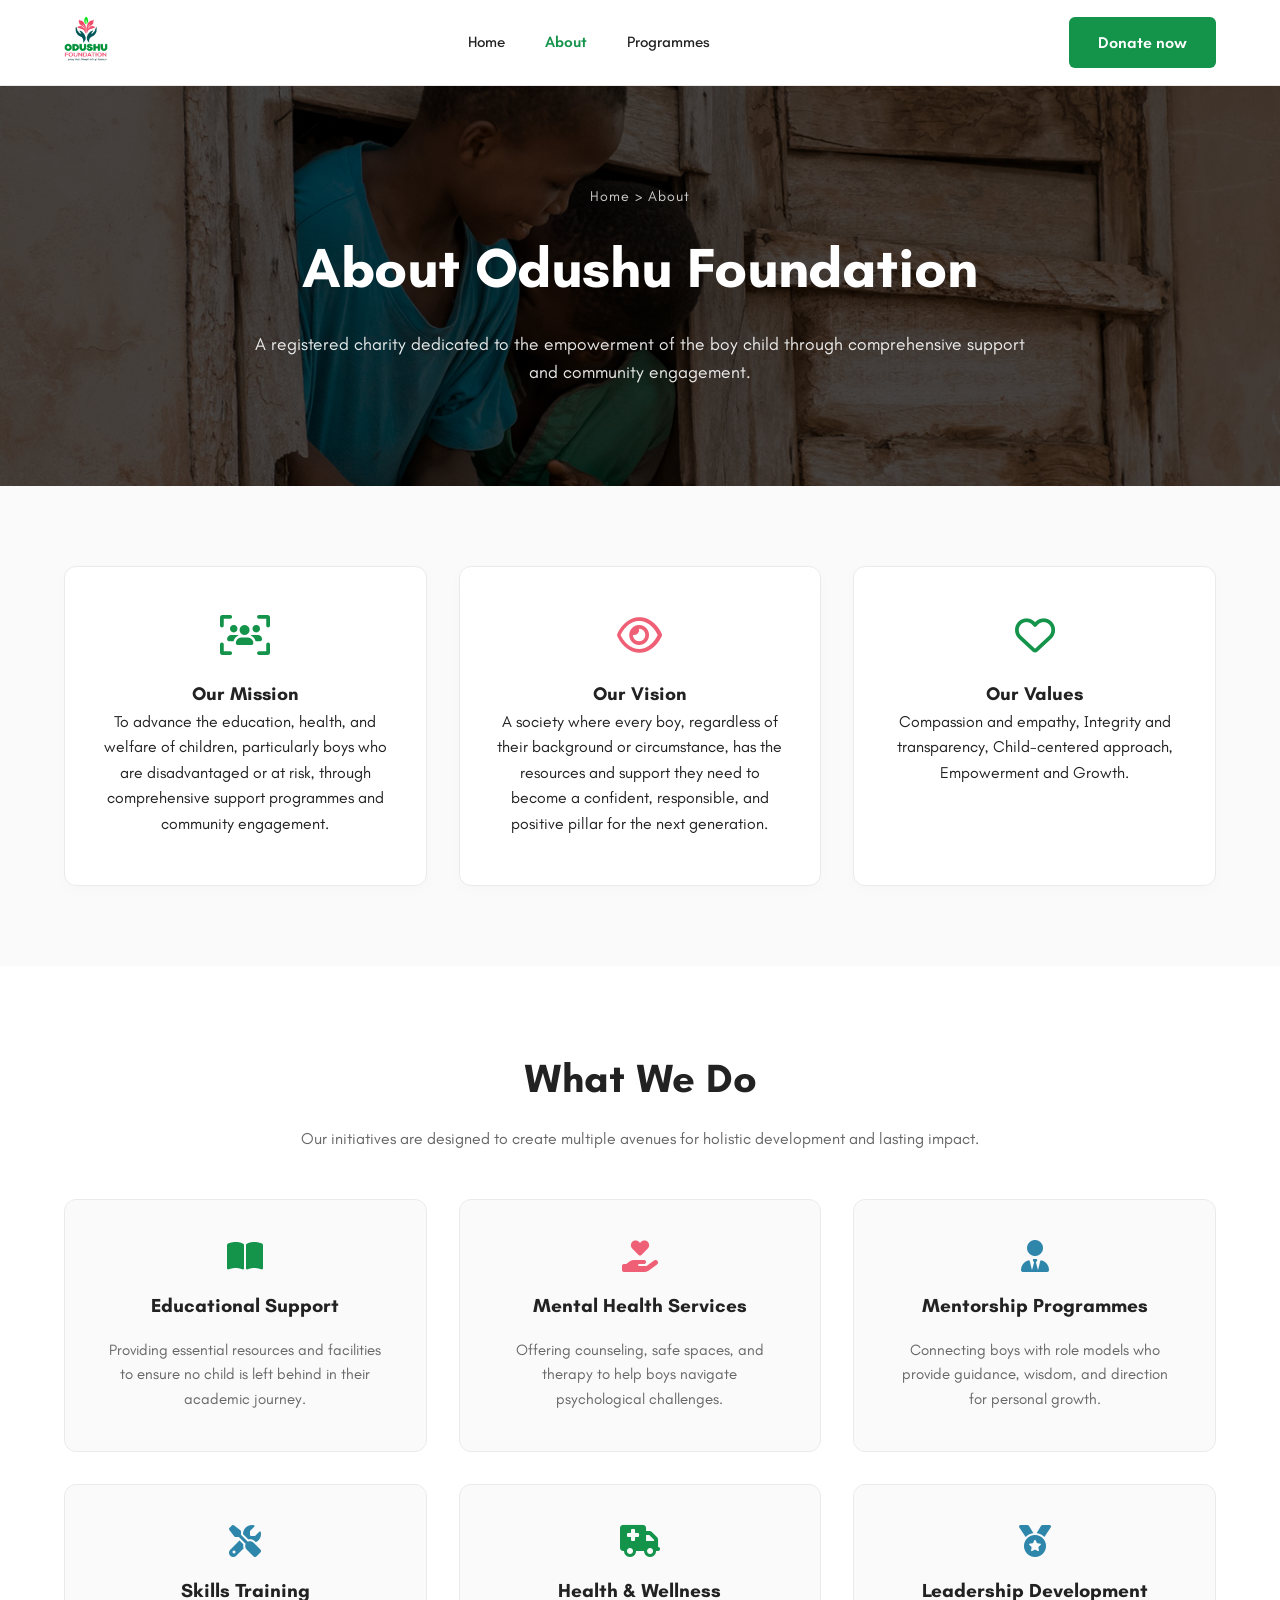
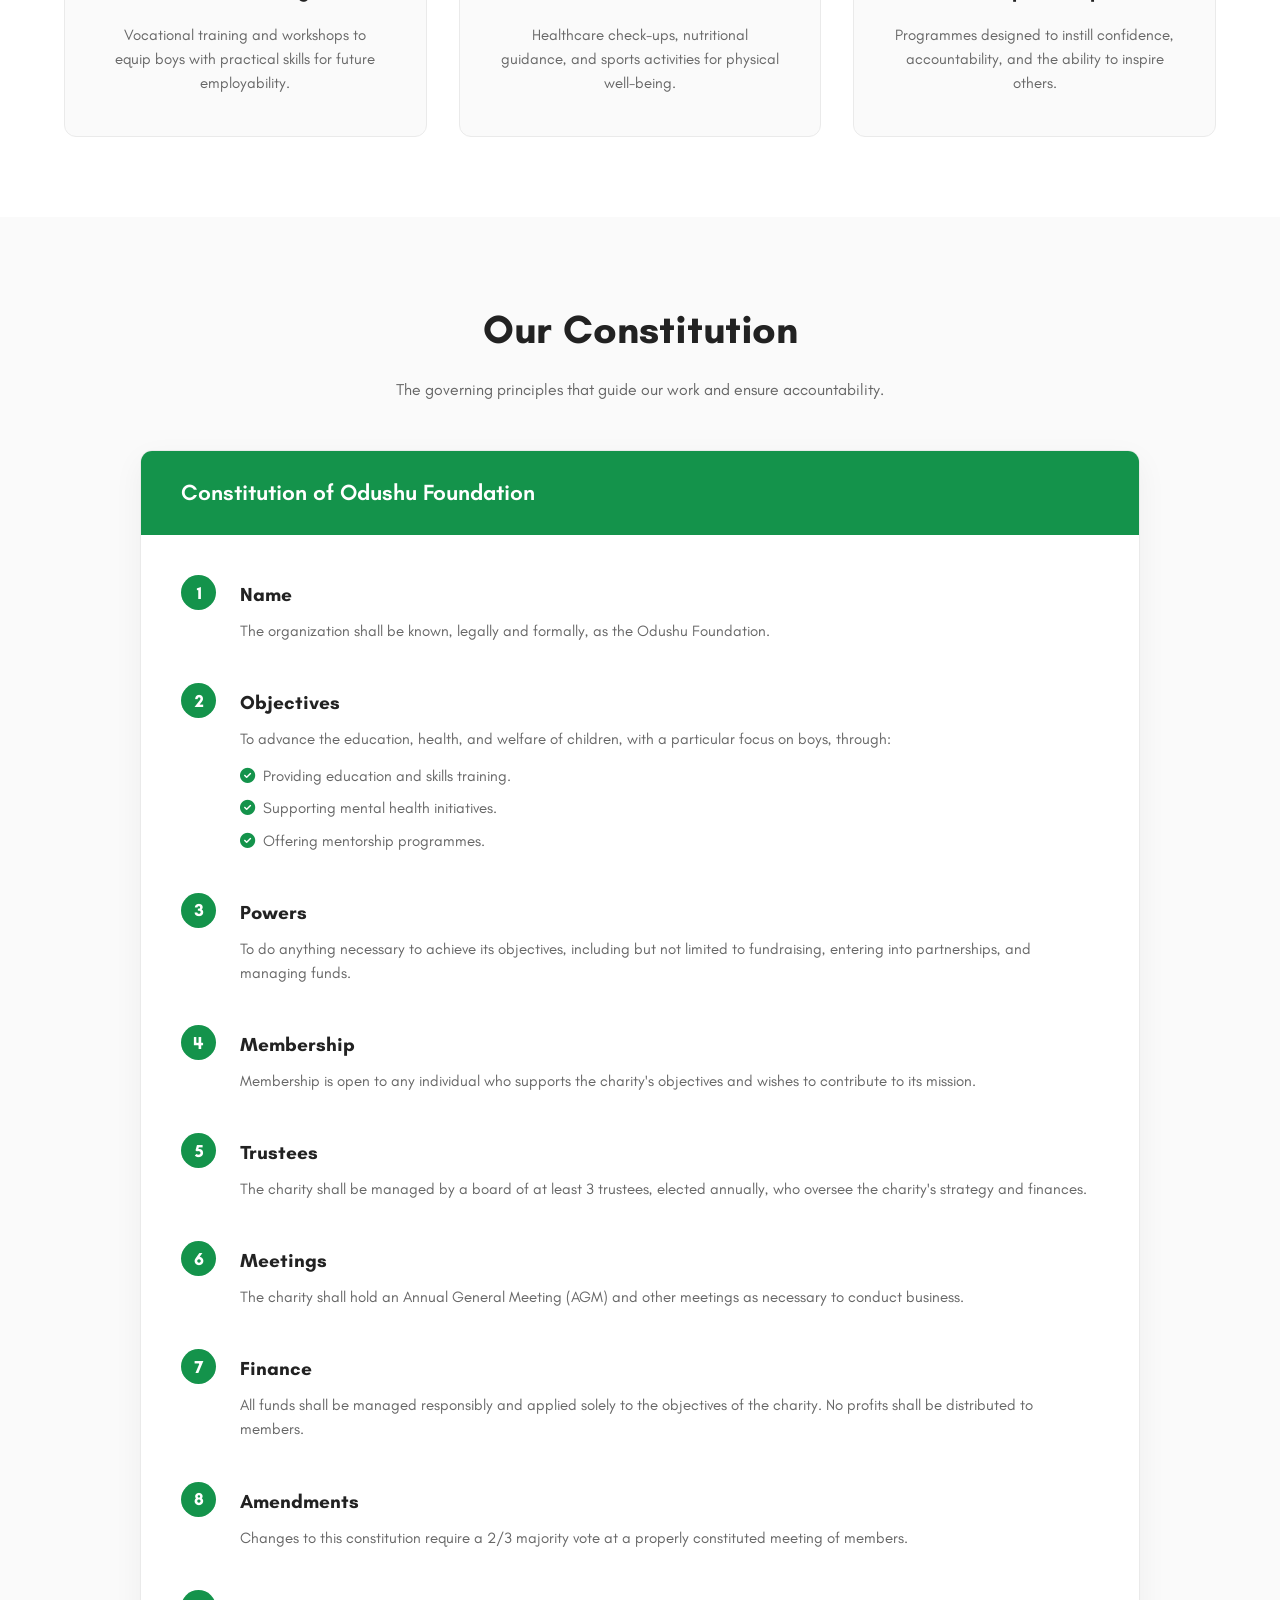
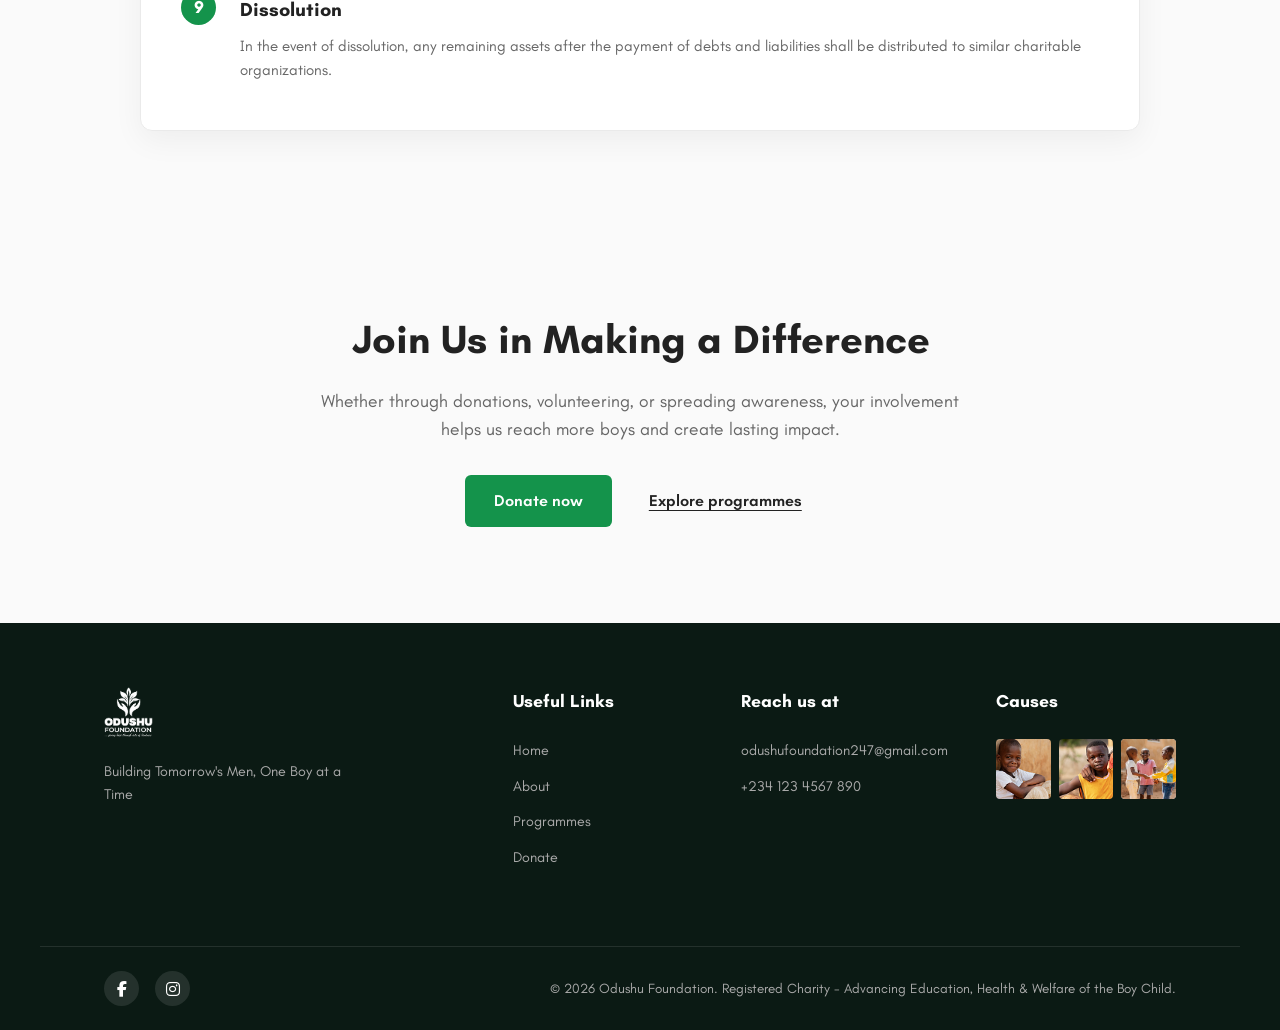
==== commit 0e8098d9: "contact info" ====
--- a/about.html
+++ b/about.html
@@ -214,8 +214,8 @@
             </div>
             <div class="footer-col">
                 <h4>Reach us at</h4>
-                <p>Odushu House, Surulere, Lagos</p>
-                <p>+234 800 000 0000</p>
+                <p>odushufoundation247@gmail.com</p>
+                <p>+234 123 4567 890</p>
             </div>
             <div class="footer-col">
                 <h4>Causes</h4>
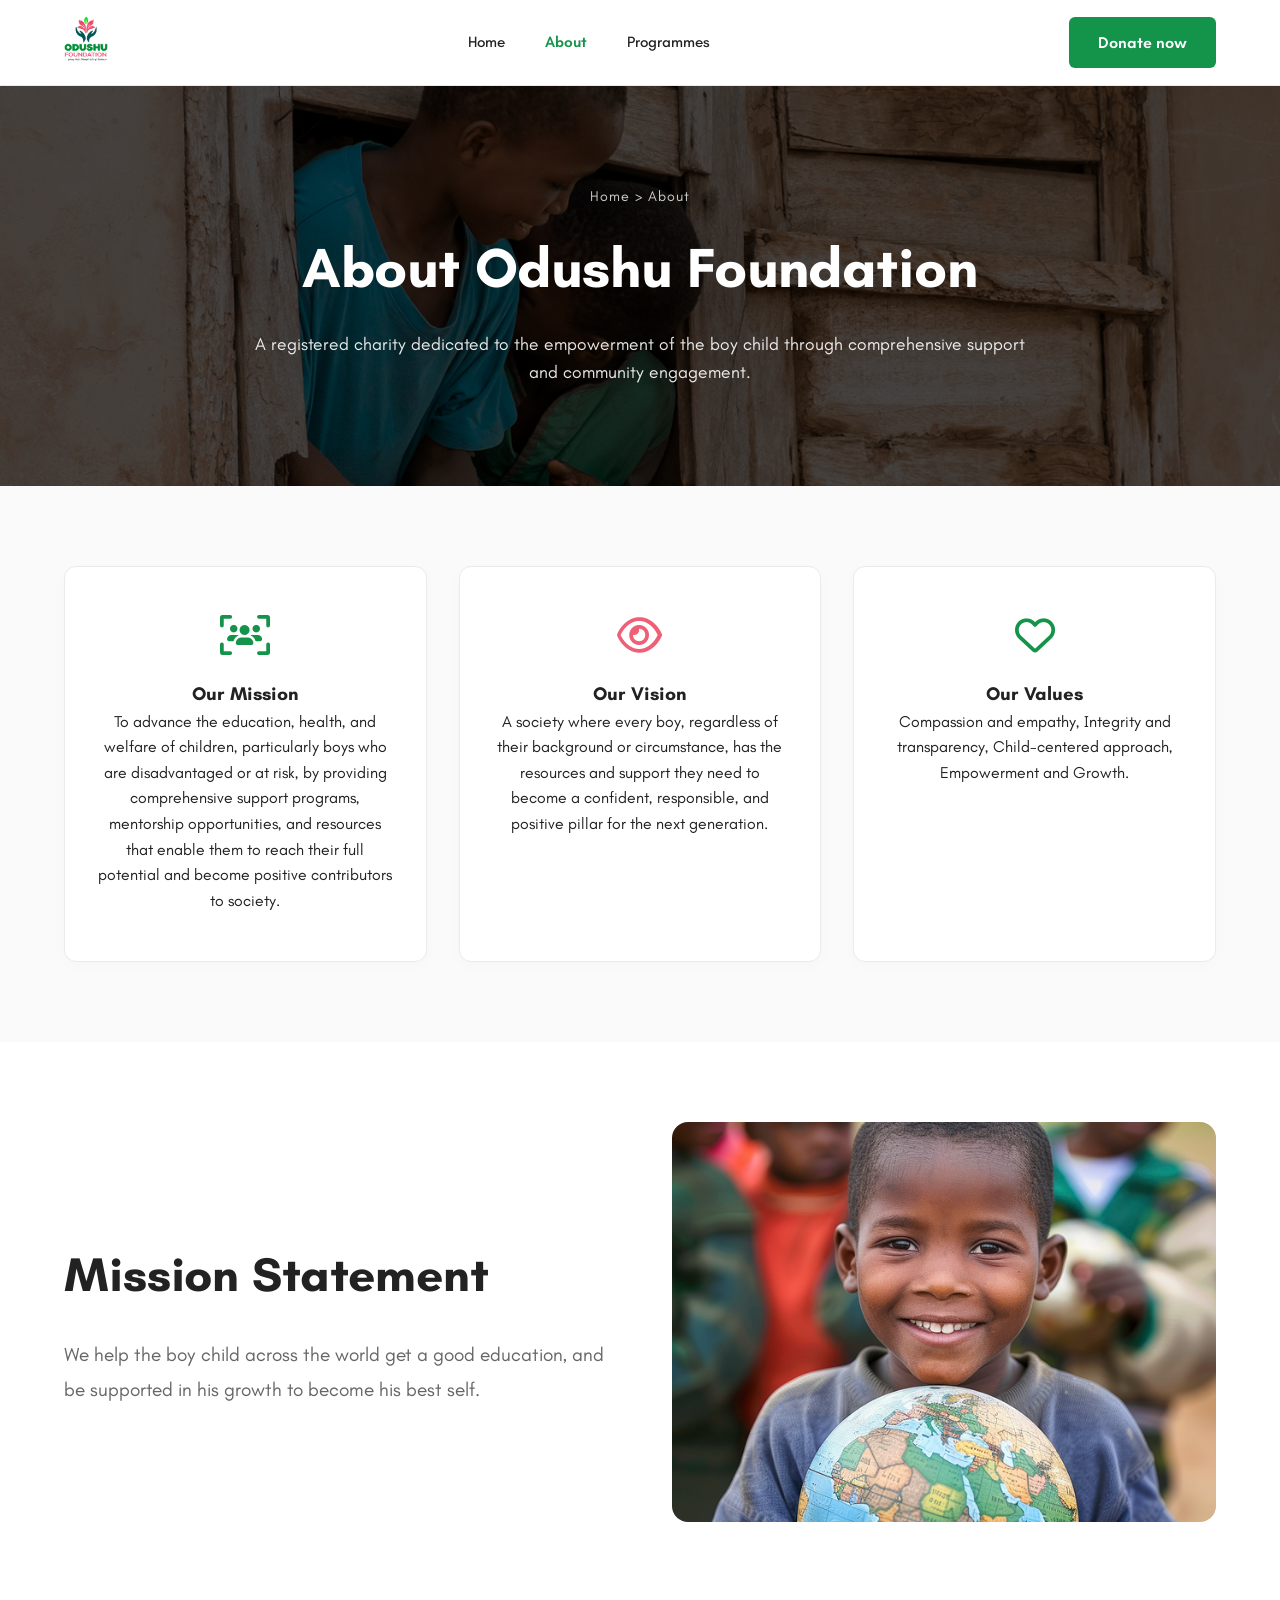
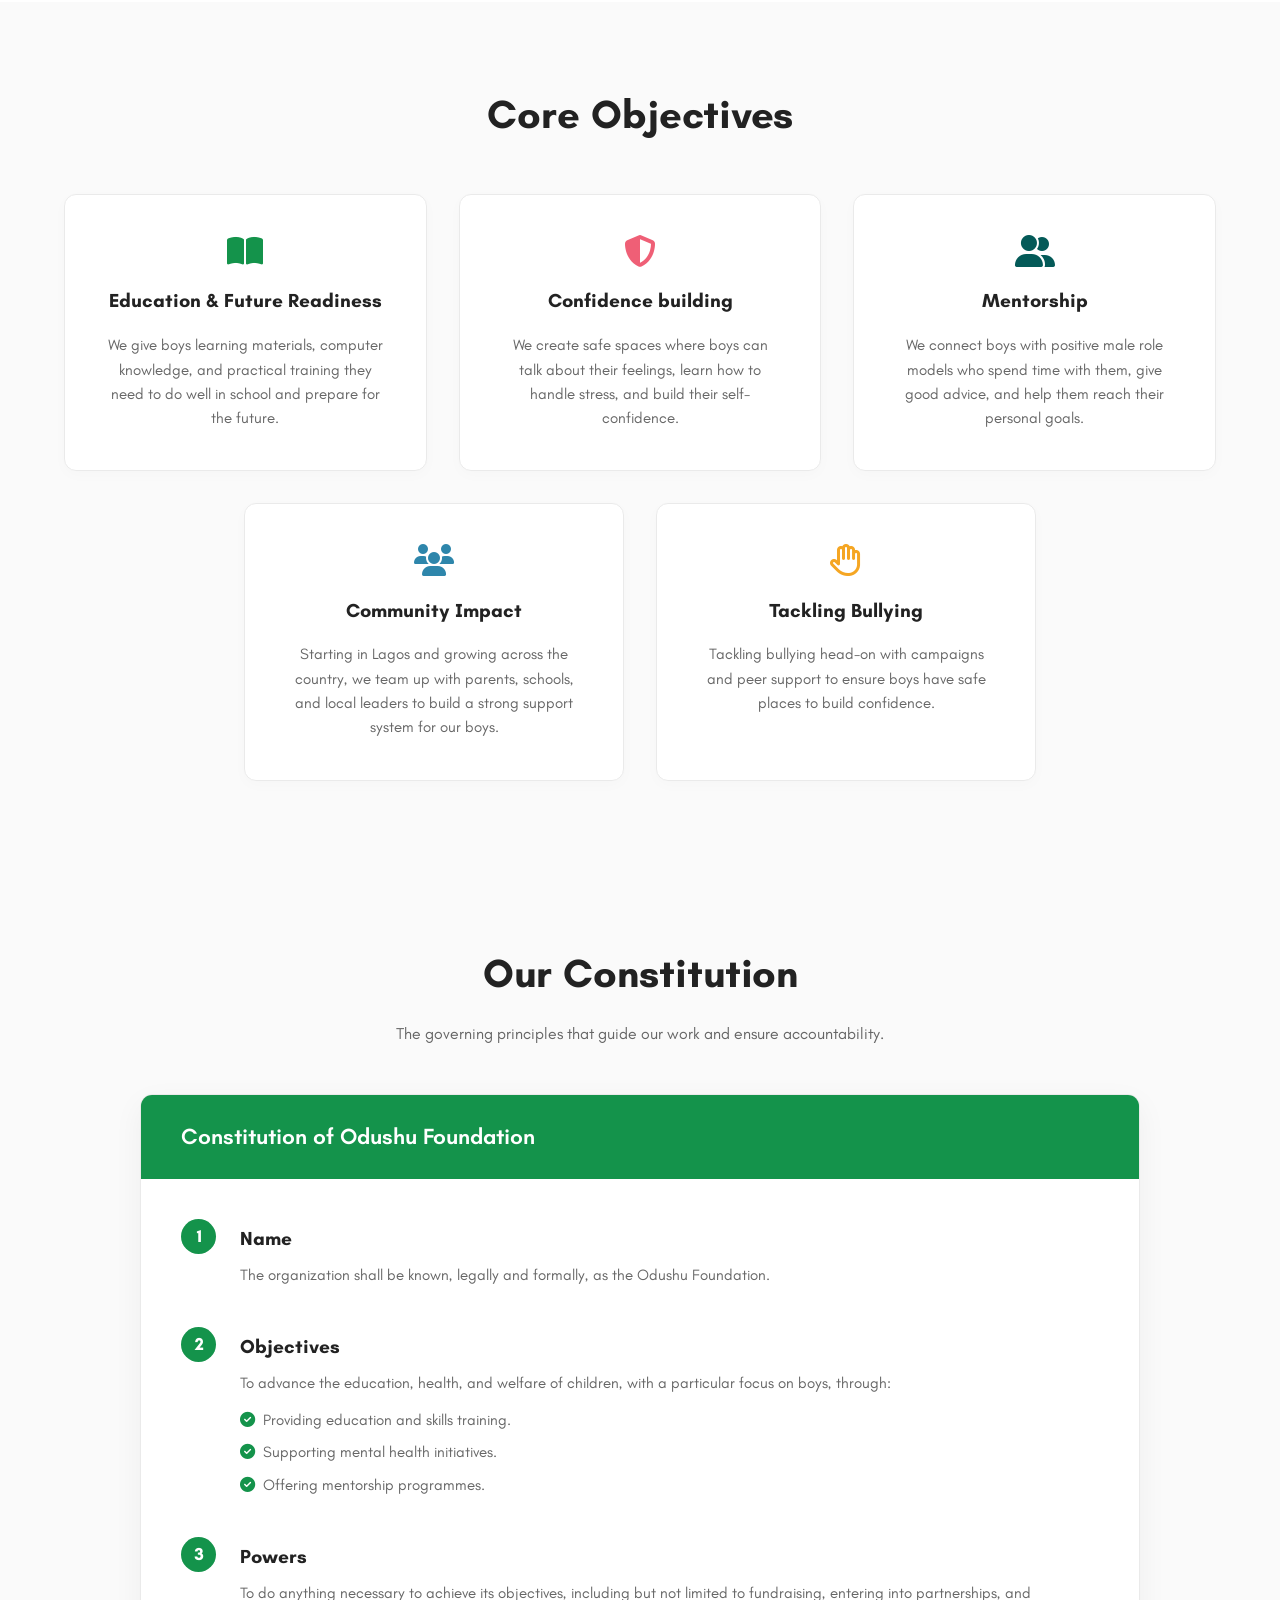
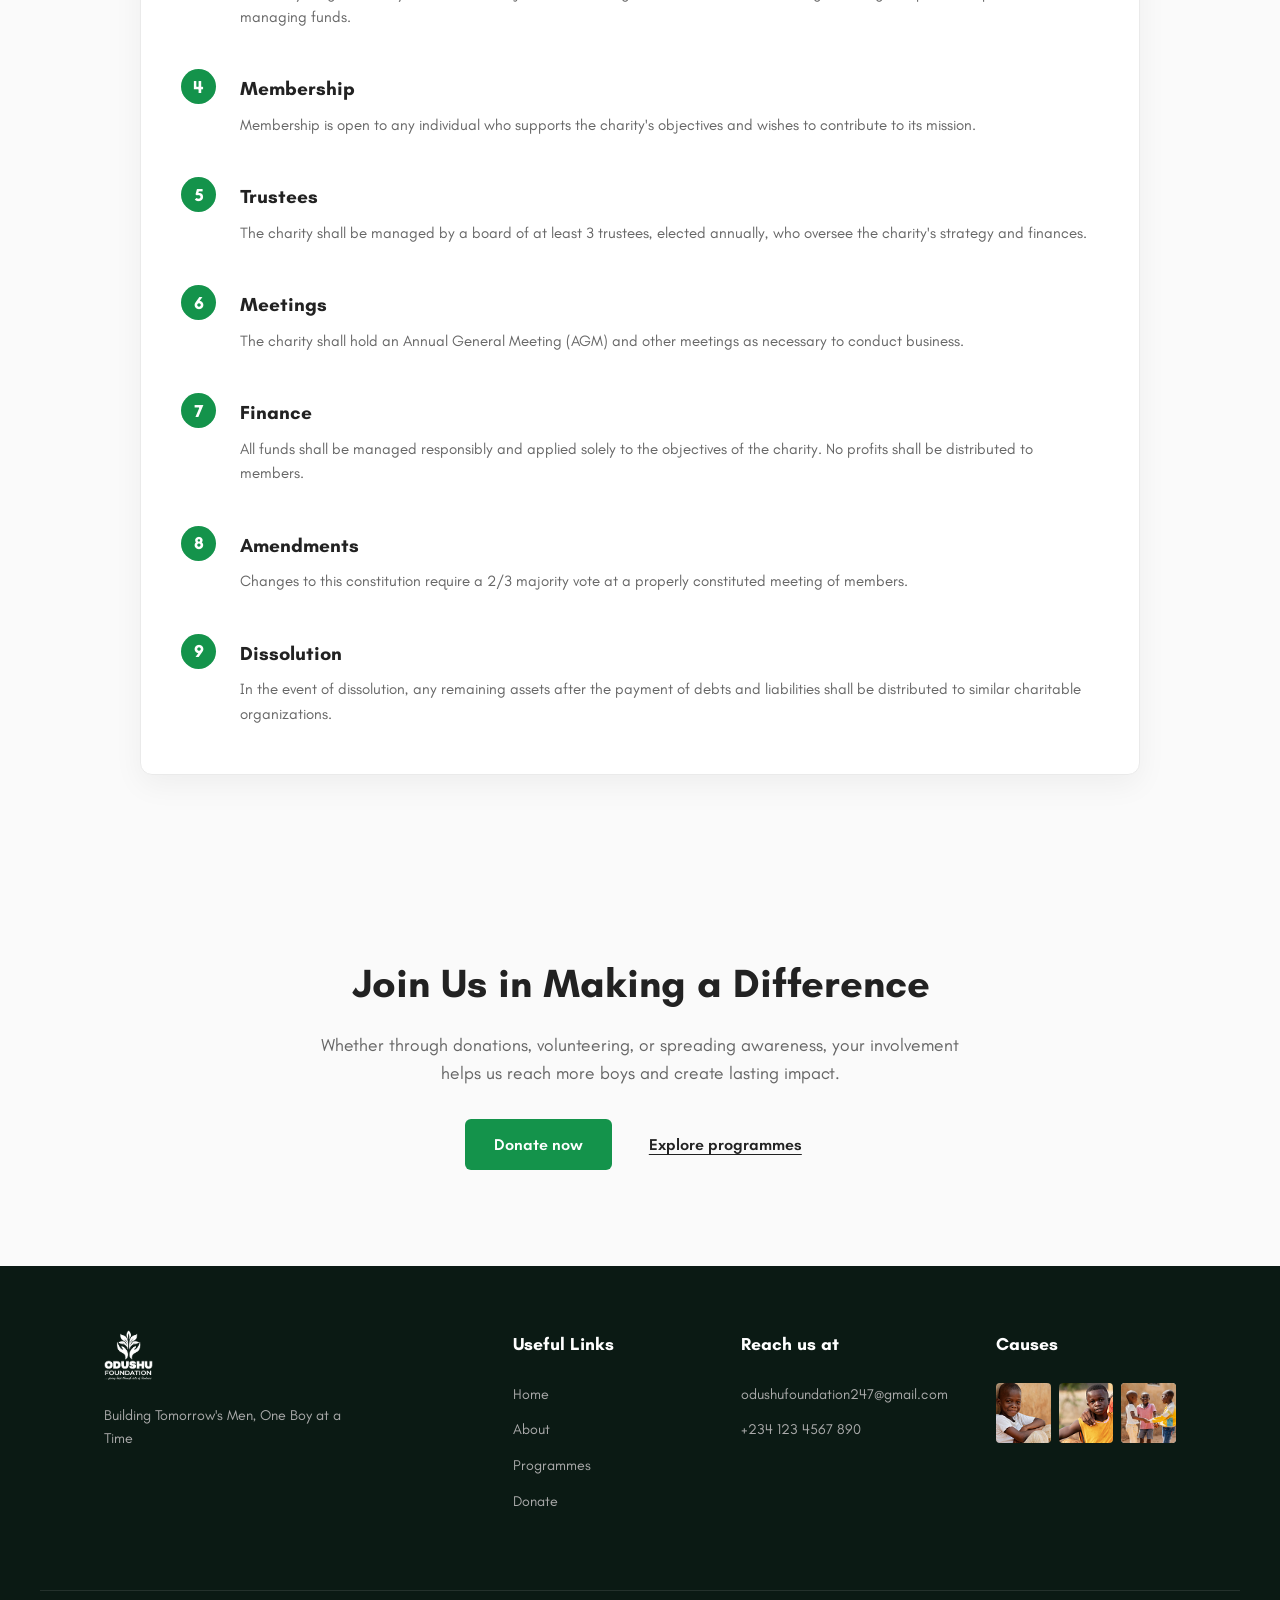
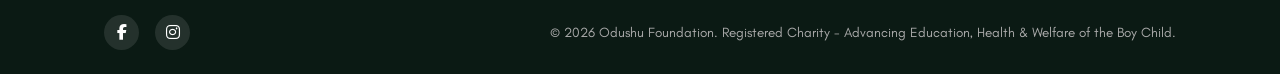
==== commit a5384777: "fix content" ====
--- a/about.html
+++ b/about.html
@@ -42,7 +42,7 @@
             <div class="pillar-card" data-aos="fade-up" data-aos-delay="100">
                 <i class="fa-solid fa-users-viewfinder text-green icon-large"></i>
                 <h3>Our Mission</h3>
-                <p>To advance the education, health, and welfare of children, particularly boys who are disadvantaged or at risk, through comprehensive support programmes and community engagement.</p>
+                <p>To advance the education, health, and welfare of children, particularly boys who are disadvantaged or at risk, by providing comprehensive support programs, mentorship opportunities, and resources that enable them to reach their full potential and become positive contributors to society.</p>
             </div>
             <div class="pillar-card" data-aos="fade-up" data-aos-delay="200">
                 <i class="fa-regular fa-eye text-pink icon-large"></i>
@@ -57,42 +57,54 @@
         </div>
     </section>
 
-    <section class="what-we-do">
+    <section class="mission-statement">
+        <div class="mission-container">
+            <div class="mission-text" data-aos="fade-right">
+                <h2>Mission Statement</h2>
+                <p>We help the boy child across the world get a good education, and be supported in his growth to become his best self.</p>
+            </div>
+            <div class="mission-img" data-aos="fade-left">
+                <div class="img-placeholder">
+                    <img src="./odushu-mission.png" alt="">
+                    </div>
+            </div>
+        </div>
+    </section>
+
+    <section class="core-objectives">
         <div class="section-header" data-aos="fade-up">
-            <h2>What We Do</h2>
-            <p>Our initiatives are designed to create multiple avenues for holistic development and lasting impact.</p>
+            <h2>Core Objectives</h2>
         </div>
         
-        <div class="services-grid">
-            <div class="service-card" data-aos="fade-up" data-aos-delay="100">
+        <div class="objectives-flex">
+            <div class="objective-card" data-aos="fade-up" data-aos-delay="100">
                 <i class="fa-solid fa-book-open text-green icon-med"></i>
-                <h4>Educational Support</h4>
-                <p>Providing essential resources and facilities to ensure no child is left behind in their academic journey.</p>
-            </div>
-            <div class="service-card" data-aos="fade-up" data-aos-delay="200">
-                <i class="fa-solid fa-hand-holding-heart text-pink icon-med"></i>
-                <h4>Mental Health Services</h4>
-                <p>Offering counseling, safe spaces, and therapy to help boys navigate psychological challenges.</p>
-            </div>
-            <div class="service-card" data-aos="fade-up" data-aos-delay="300">
-                <i class="fa-solid fa-user-tie text-blue icon-med"></i>
-                <h4>Mentorship Programmes</h4>
-                <p>Connecting boys with role models who provide guidance, wisdom, and direction for personal growth.</p>
-            </div>
-            <div class="service-card" data-aos="fade-up" data-aos-delay="400">
-                <i class="fa-solid fa-screwdriver-wrench text-blue icon-med"></i>
-                <h4>Skills Training</h4>
-                <p>Vocational training and workshops to equip boys with practical skills for future employability.</p>
-            </div>
-            <div class="service-card" data-aos="fade-up" data-aos-delay="500">
-                <i class="fa-solid fa-truck-medical text-green icon-med"></i>
-                <h4>Health & Wellness</h4>
-                <p>Healthcare check-ups, nutritional guidance, and sports activities for physical well-being.</p>
-            </div>
-            <div class="service-card" data-aos="fade-up" data-aos-delay="600">
-                <i class="fa-solid fa-medal text-blue icon-med"></i>
-                <h4>Leadership Development</h4>
-                <p>Programmes designed to instill confidence, accountability, and the ability to inspire others.</p>
+                <h4>Education & Future Readiness</h4>
+                <p>We give boys learning materials, computer knowledge, and practical training they need to do well in school and prepare for the future.</p>
+            </div>
+            
+            <div class="objective-card" data-aos="fade-up" data-aos-delay="200">
+                <i class="fa-solid fa-shield-halved text-pink icon-med"></i>
+                <h4>Confidence building</h4>
+                <p>We create safe spaces where boys can talk about their feelings, learn how to handle stress, and build their self-confidence.</p>
+            </div>
+            
+            <div class="objective-card" data-aos="fade-up" data-aos-delay="300">
+                <i class="fa-solid fa-user-group text-dark-green icon-med"></i>
+                <h4>Mentorship</h4>
+                <p>We connect boys with positive male role models who spend time with them, give good advice, and help them reach their personal goals.</p>
+            </div>
+            
+            <div class="objective-card" data-aos="fade-up" data-aos-delay="400">
+                <i class="fa-solid fa-users text-blue icon-med"></i>
+                <h4>Community Impact</h4>
+                <p>Starting in Lagos and growing across the country, we team up with parents, schools, and local leaders to build a strong support system for our boys.</p>
+            </div>
+            
+            <div class="objective-card" data-aos="fade-up" data-aos-delay="500">
+                <i class="fa-regular fa-hand text-yellow icon-med"></i>
+                <h4>Tackling Bullying</h4>
+                <p>Tackling bullying head-on with campaigns and peer support to ensure boys have safe places to build confidence.</p>
             </div>
         </div>
     </section>
--- a/styles.css
+++ b/styles.css
@@ -396,7 +396,43 @@
 /* =========================================
    ABOUT PAGE SPECIFIC STYLES
    ========================================= */
-
+/* Color Utilities (Adding the new icon colors) */
+.text-dark-green { color: #045a58; } 
+.text-yellow { color: #f5a623; }
+
+/* --- Mission Statement Section --- */
+.mission-statement { padding: 5rem 5%; background: white; }
+.mission-container { display: grid; grid-template-columns: 1fr 1fr; gap: 4rem; max-width: 1200px; margin: 0 auto; align-items: center; }
+.mission-text h2 { font-size: 3rem; margin-bottom: 1.5rem; color: var(--text-dark); }
+.mission-text p { font-size: 1.2rem; color: var(--text-light); line-height: 1.8; }
+.mission-img { height: 400px; border-radius: 16px; overflow: hidden; }
+
+/* --- Core Objectives Section --- */
+.core-objectives { padding: 5rem 5%; background: var(--bg-light); }
+.objectives-flex { 
+    display: flex; 
+    flex-wrap: wrap; 
+    justify-content: center; /* This perfectly centers the bottom 2 cards */
+    gap: 2rem; 
+    max-width: 1200px; 
+    margin: 0 auto; 
+}
+.objective-card { 
+    background: white; 
+    padding: 2.5rem; 
+    text-align: center; 
+    border-radius: 12px; 
+    border: 1px solid var(--border-color); 
+    /* The calc below ensures 3 cards per row, subtracting the 2rem gap */
+    flex: 1 1 calc(33.333% - 2rem); 
+    max-width: 380px; 
+    min-width: 280px; 
+    box-shadow: 0 4px 15px rgba(0,0,0,0.02); 
+    transition: transform 0.3s; 
+}
+.objective-card:hover { transform: translateY(-5px); }
+.objective-card h4 { font-size: 1.2rem; margin-bottom: 1rem; color: var(--text-dark); }
+.objective-card p { font-size: 0.95rem; color: var(--text-light); }
 /* Utilities */
 .text-blue {
   color: #2e86ab;
@@ -1058,6 +1094,9 @@
     grid-template-columns: 1fr;
     text-align: center;
   }
+  .footer-col p{
+    margin: 0 auto 0.8rem;
+  }
   .causes-gallery {
     justify-content: center;
   }
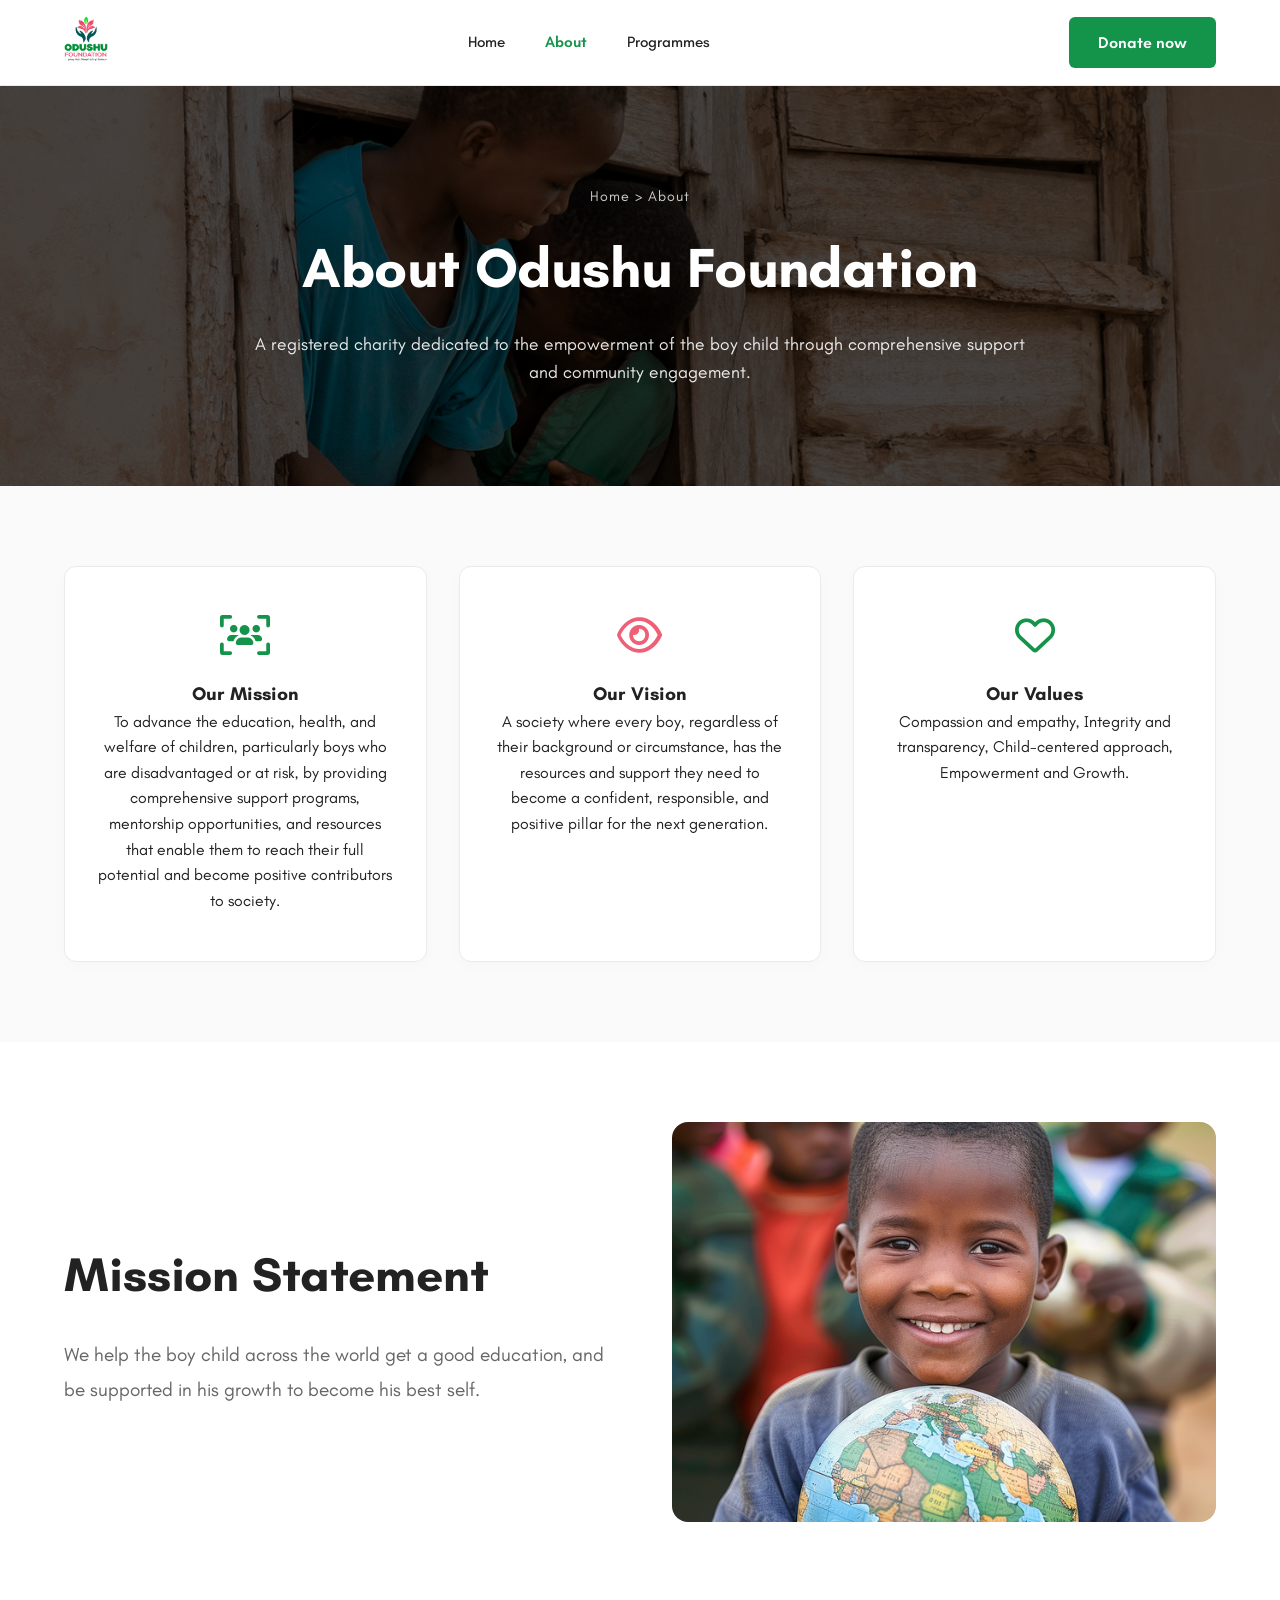
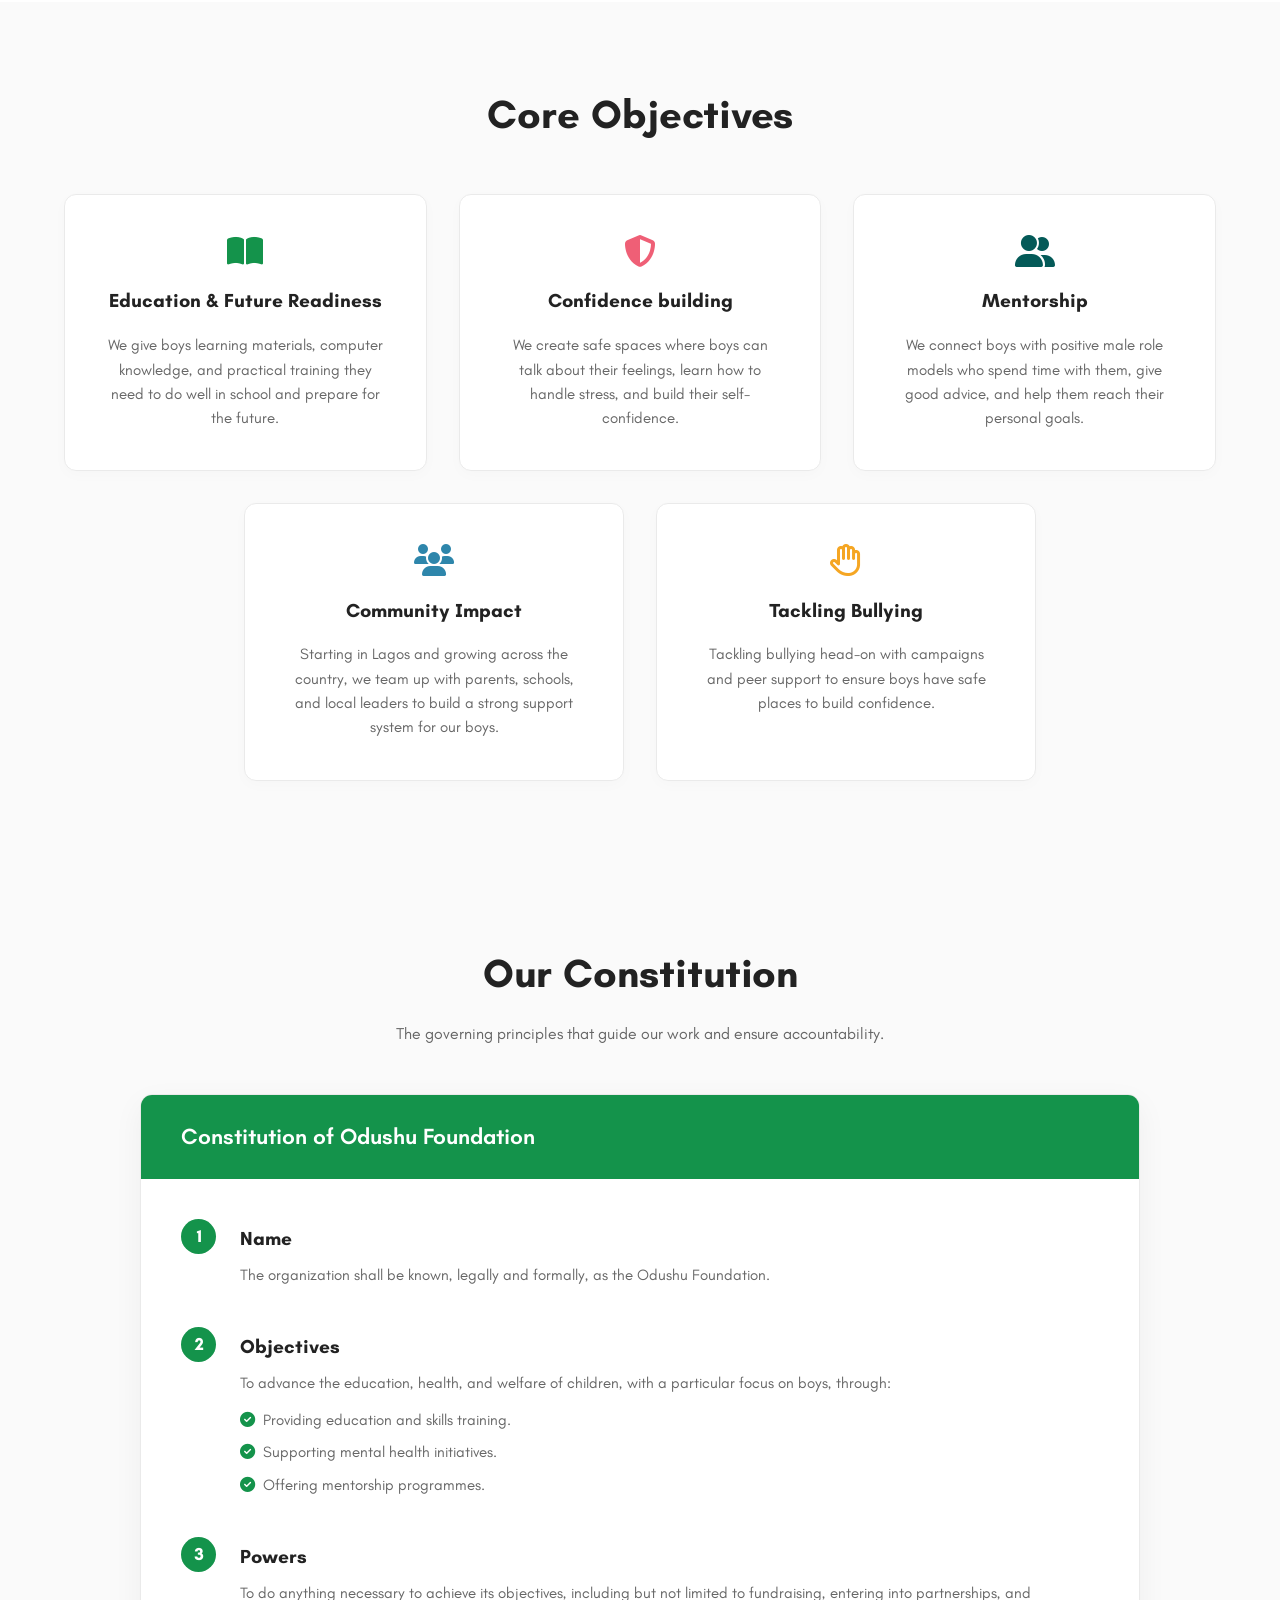
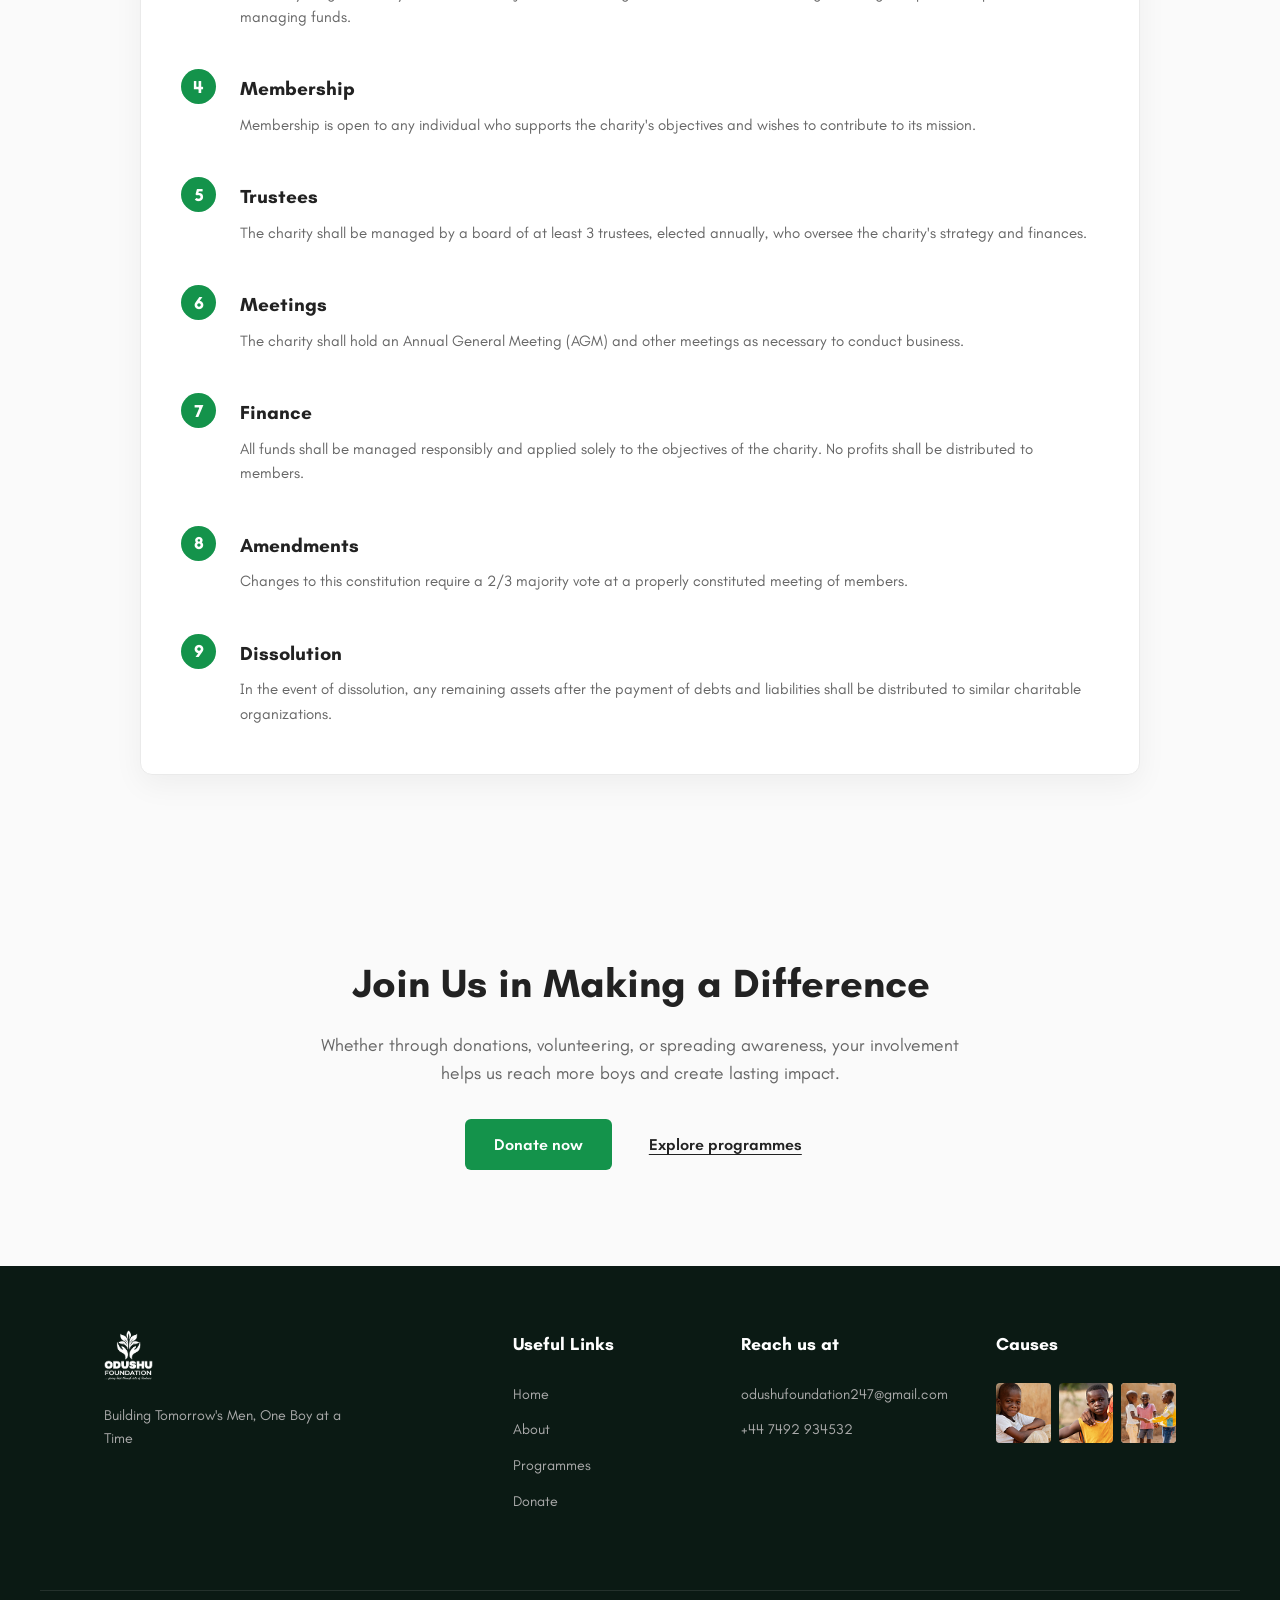
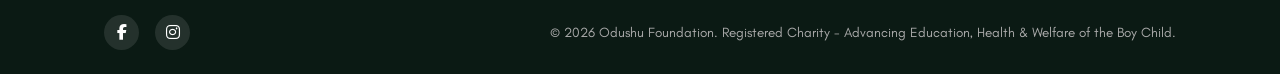
==== commit 60f531f5: "contact fix" ====
--- a/about.html
+++ b/about.html
@@ -5,7 +5,9 @@
     <meta name="viewport" content="width=device-width, initial-scale=1.0">
     <title>About Us | Odushu Foundation</title>
     <meta name="title" content="About Us | Odushu Foundation">
-    <meta name="description" content="Learn about the mission, vision, and core values driving the Odushu Foundation's work to empower the boy child.">    <link rel="shortcut icon" href="./Odushu logo 1.png" type="image/x-icon">
+    <meta name="description" content="Learn about the mission, vision, and core values driving the Odushu Foundation's work to empower the boy child.">    
+    <meta property="og:image" content="https://www.odushufoundation.org/og-image.jpeg"> 
+    <link rel="shortcut icon" href="./Odushu logo 1.png" type="image/x-icon">
     <link rel="preconnect" href="https://fonts.googleapis.com">
     <link rel="preconnect" href="https://fonts.gstatic.com" crossorigin>
     <link href="https://fonts.googleapis.com/css2?family=Teachers:wght@400..800&display=swap" rel="stylesheet">
@@ -18,7 +20,7 @@
 
     <header data-aos="fade-down" data-aos-duration="800">
         <div class="logo">
-            <a href="index.html"><img src="./Odushu logo 1.png" alt="Odushu Foundation"></a>
+            <a href="/"><img src="./Odushu logo 1.png" alt="Odushu Foundation"></a>
         </div>
         <nav>
             <a href="/">Home</a>
@@ -227,7 +229,7 @@
             <div class="footer-col">
                 <h4>Reach us at</h4>
                 <p>odushufoundation247@gmail.com</p>
-                <p>+234 123 4567 890</p>
+                <p>+44 7492 934532</p>
             </div>
             <div class="footer-col">
                 <h4>Causes</h4>
@@ -244,7 +246,7 @@
                 <a href="https://www.instagram.com/odushufoundation/" target="_blank" rel="noopener noreferrer"><i class="fa-brands fa-instagram"></i></a>
             </div>
             <div class="copyright">
-                <p>&copy; 2026 Odushu Foundation. Registered Charity - Advancing Education, Health & Welfare of the Boy Child.</p>
+                <p>&copy; <span id="current-year"></span> Odushu Foundation. Registered Charity - Advancing Education, Health & Welfare of the Boy Child.</p>
             </div>
         </div>
     </footer>
@@ -356,6 +358,7 @@
                 }, 2000);
             });
         });
+        document.getElementById('current-year').textContent = new Date().getFullYear();
     </script>
 </body>
 </html>
--- a/styles.css
+++ b/styles.css
@@ -6,7 +6,7 @@
   --text-light: #666666;
   --bg-light: #fafafa;
   --border-color: #eaeaea;
-  --font-main: 'Teachers', system-ui, -apple-system, sans-serif;
+  --font-main: "Teachers", system-ui, -apple-system, sans-serif;
 }
 
 body,
@@ -397,42 +397,80 @@
    ABOUT PAGE SPECIFIC STYLES
    ========================================= */
 /* Color Utilities (Adding the new icon colors) */
-.text-dark-green { color: #045a58; } 
-.text-yellow { color: #f5a623; }
+.text-dark-green {
+  color: #045a58;
+}
+.text-yellow {
+  color: #f5a623;
+}
 
 /* --- Mission Statement Section --- */
-.mission-statement { padding: 5rem 5%; background: white; }
-.mission-container { display: grid; grid-template-columns: 1fr 1fr; gap: 4rem; max-width: 1200px; margin: 0 auto; align-items: center; }
-.mission-text h2 { font-size: 3rem; margin-bottom: 1.5rem; color: var(--text-dark); }
-.mission-text p { font-size: 1.2rem; color: var(--text-light); line-height: 1.8; }
-.mission-img { height: 400px; border-radius: 16px; overflow: hidden; }
+.mission-statement {
+  padding: 5rem 5%;
+  background: white;
+}
+.mission-container {
+  display: grid;
+  grid-template-columns: 1fr 1fr;
+  gap: 4rem;
+  max-width: 1200px;
+  margin: 0 auto;
+  align-items: center;
+}
+.mission-text h2 {
+  font-size: 3rem;
+  margin-bottom: 1.5rem;
+  color: var(--text-dark);
+}
+.mission-text p {
+  font-size: 1.2rem;
+  color: var(--text-light);
+  line-height: 1.8;
+}
+.mission-img {
+  height: 400px;
+  border-radius: 16px;
+  overflow: hidden;
+}
 
 /* --- Core Objectives Section --- */
-.core-objectives { padding: 5rem 5%; background: var(--bg-light); }
-.objectives-flex { 
-    display: flex; 
-    flex-wrap: wrap; 
-    justify-content: center; /* This perfectly centers the bottom 2 cards */
-    gap: 2rem; 
-    max-width: 1200px; 
-    margin: 0 auto; 
-}
-.objective-card { 
-    background: white; 
-    padding: 2.5rem; 
-    text-align: center; 
-    border-radius: 12px; 
-    border: 1px solid var(--border-color); 
-    /* The calc below ensures 3 cards per row, subtracting the 2rem gap */
-    flex: 1 1 calc(33.333% - 2rem); 
-    max-width: 380px; 
-    min-width: 280px; 
-    box-shadow: 0 4px 15px rgba(0,0,0,0.02); 
-    transition: transform 0.3s; 
-}
-.objective-card:hover { transform: translateY(-5px); }
-.objective-card h4 { font-size: 1.2rem; margin-bottom: 1rem; color: var(--text-dark); }
-.objective-card p { font-size: 0.95rem; color: var(--text-light); }
+.core-objectives {
+  padding: 5rem 5%;
+  background: var(--bg-light);
+}
+.objectives-flex {
+  display: flex;
+  flex-wrap: wrap;
+  justify-content: center; /* This perfectly centers the bottom 2 cards */
+  gap: 2rem;
+  max-width: 1200px;
+  margin: 0 auto;
+}
+.objective-card {
+  background: white;
+  padding: 2.5rem;
+  text-align: center;
+  border-radius: 12px;
+  border: 1px solid var(--border-color);
+  /* The calc below ensures 3 cards per row, subtracting the 2rem gap */
+  flex: 1 1 calc(33.333% - 2rem);
+  max-width: 380px;
+  min-width: 280px;
+  box-shadow: 0 4px 15px rgba(0, 0, 0, 0.02);
+  transition: transform 0.3s;
+}
+.objective-card:hover {
+  transform: translateY(-5px);
+}
+.objective-card h4 {
+  font-size: 1.2rem;
+  margin-bottom: 1rem;
+  color: var(--text-dark);
+}
+.objective-card p {
+  font-size: 0.95rem;
+  color: var(--text-light);
+}
 /* Utilities */
 .text-blue {
   color: #2e86ab;
@@ -969,6 +1007,9 @@
   .modal-content {
     padding: 2rem 1.5rem;
   }
+  .mission-container{
+    grid-template-columns: 1fr;
+  }
 }
 
 /* Responsive Media Queries */
@@ -1094,7 +1135,7 @@
     grid-template-columns: 1fr;
     text-align: center;
   }
-  .footer-col p{
+  .footer-col p {
     margin: 0 auto 0.8rem;
   }
   .causes-gallery {
